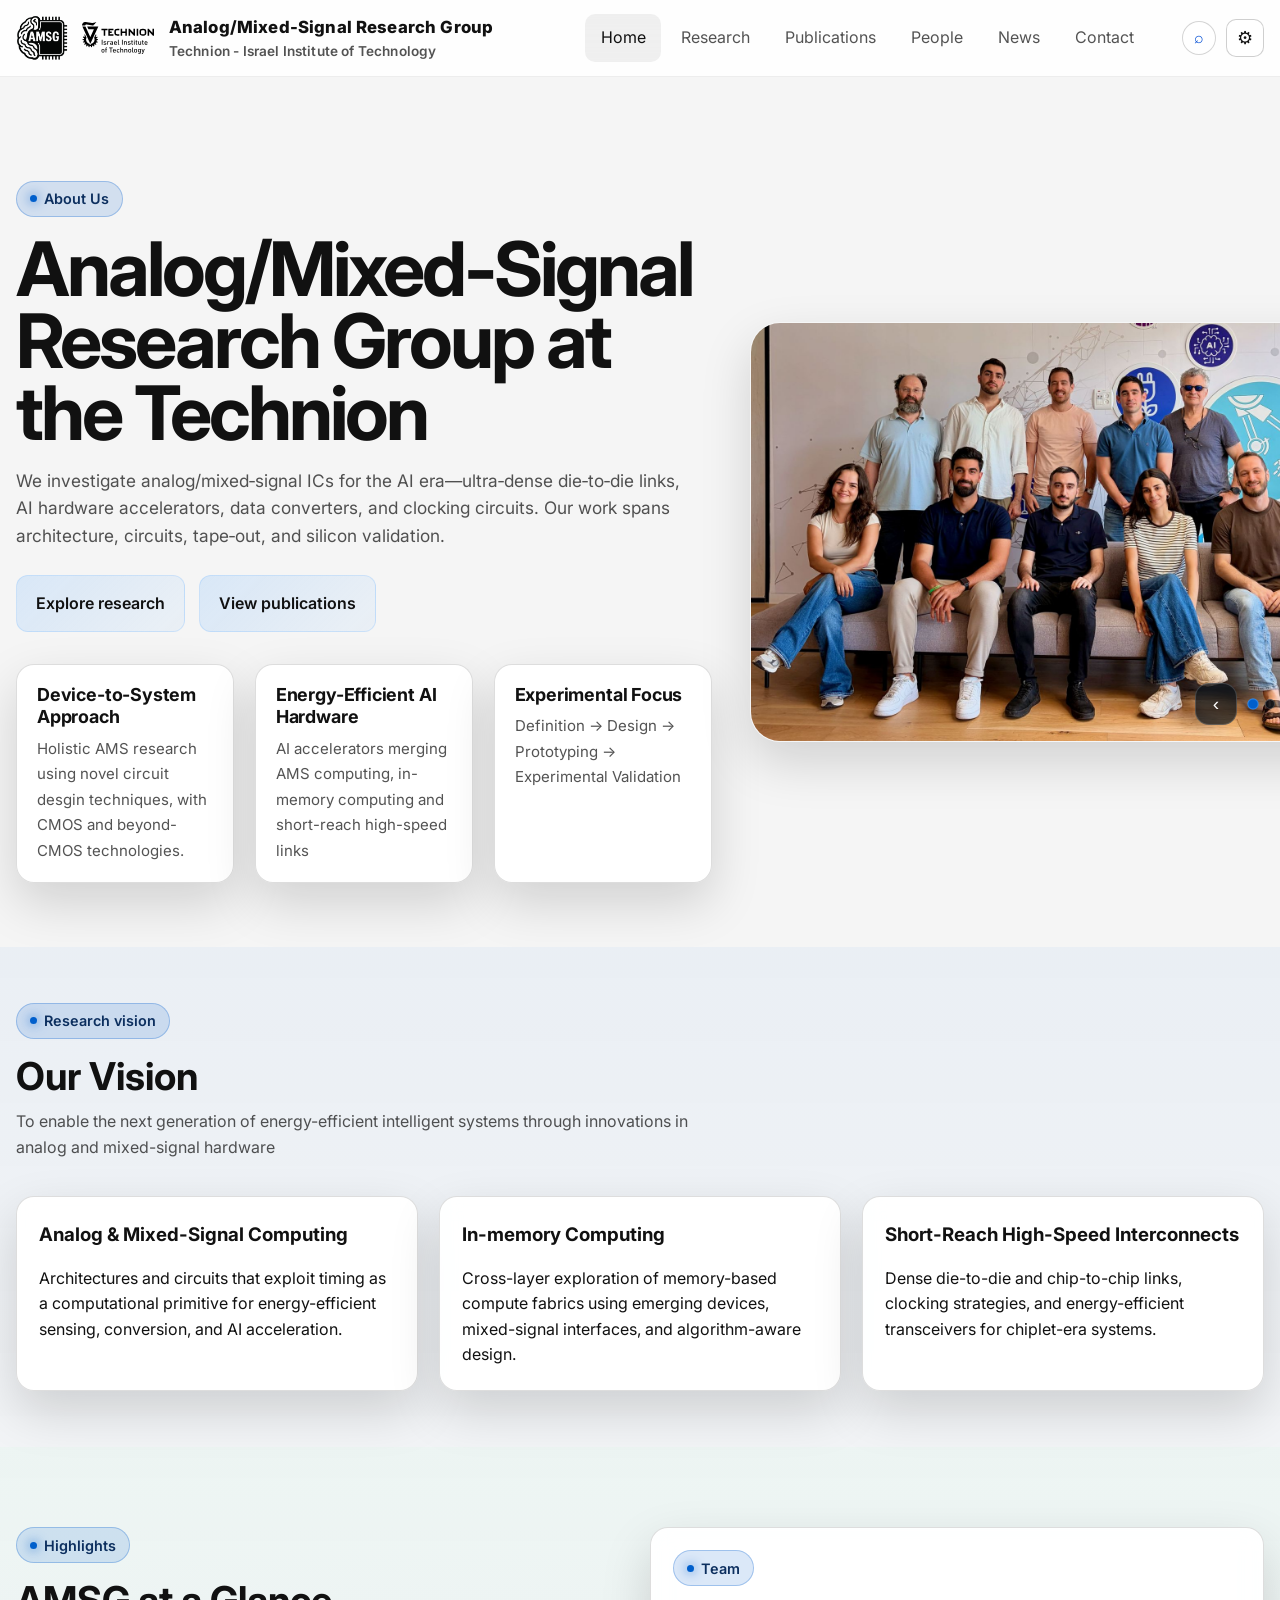
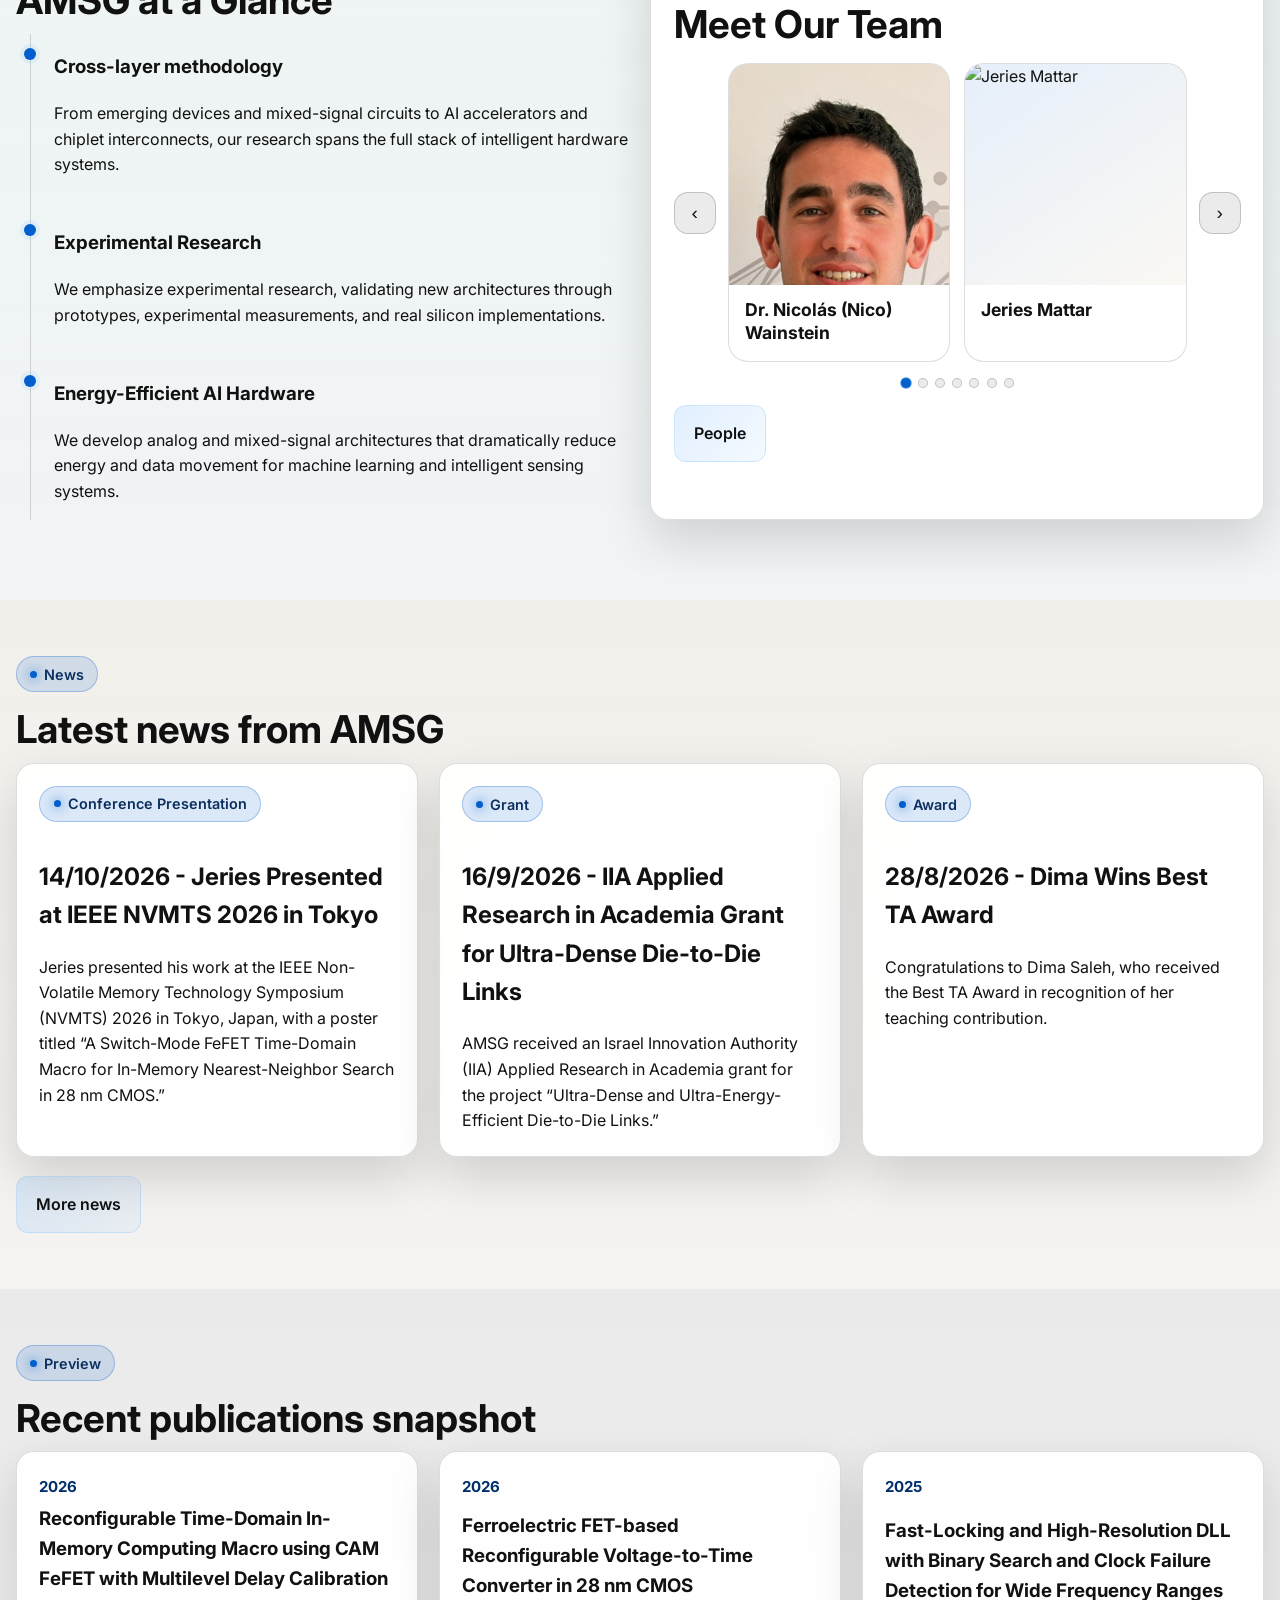
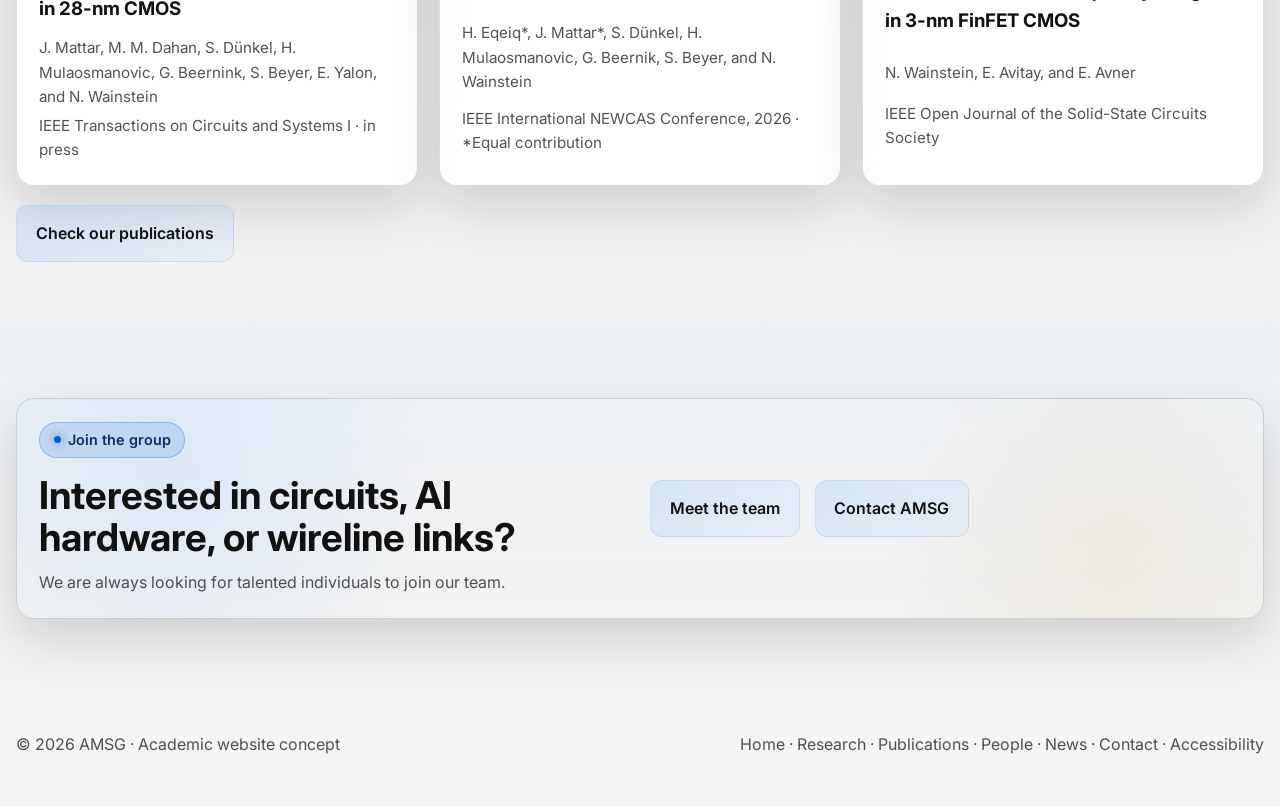
==== index.html @ 89cb45c1 "Widen desktop layout, refresh hero, add Maysam and Premsagar, add news and preprints Layout: - Raise" ====
<!DOCTYPE html>
<html lang="en">
<head>
  <script>document.documentElement.classList.add('js');</script>
  <meta charset="UTF-8" />
  <meta name="viewport" content="width=device-width, initial-scale=1.0" />
  <meta name="google-site-verification" content="c6osTBanrL1QWqeQEmYPURUtdV-WDmI7w0rqEJQH9Zs" />
  <title>AMSG | Analog/Mixed-Signal Research Group</title>
  <meta name="description" content="Academic multi-page website concept for the Analog/Mixed-Signal Research Group (AMSG)." />
  <link rel="preconnect" href="https://fonts.googleapis.com">
  <link rel="preconnect" href="https://fonts.gstatic.com" crossorigin>
  <link href="https://fonts.googleapis.com/css2?family=Inter:wght@400;500;600;700;800&display=swap" rel="stylesheet">
  <link rel="stylesheet" href="assets/css/styles.css" />
  <link rel="icon" href="assets/img/logo_asmg_2025.png" type="image/png" />
</head>
<body>
  <header class="site-header">
    <div class="container header-inner">
      <a class="brand" href="index.html">
        <img class="brand-logo" src="assets/img/logo_asmg_2025.png" alt="AMSG logo" />
        <img class="technion-logo" src="assets/img/logo_technion.svg" alt="Technion logo" />
        <div class="brand-text">Analog/Mixed-Signal Research Group <span>Technion - Israel Institute of Technology</span></div>
      </a>
      <button class="nav-toggle" aria-label="Open menu">☰</button>
      <nav class="site-nav">
        <ul>
          <li><a class="active" href="index.html">Home</a></li>
          <li><a href="research.html">Research</a></li>
          <li><a href="publications.html">Publications</a></li>
          <li><a href="people.html">People</a></li>
          <li><a href="news.html">News</a></li>
          <li><a href="contact.html">Contact</a></li>
        </ul>
      </nav>
      <div class="header-tools" aria-label="Site tools">
        <div class="site-search-desktop">
          <button class="site-search-toggle" type="button" data-search-toggle aria-expanded="false" aria-label="Open search">
            <span aria-hidden="true">⌕</span>
          </button>
          <form class="site-search site-search--desktop" data-site-search-form role="search" hidden>
            <label class="sr-only">Search site</label>
            <input class="site-search-input" name="q" type="search" placeholder="Search site" autocomplete="off" />
            <button class="site-search-btn" type="submit" aria-label="Search"><span aria-hidden="true">⌕</span></button>
          </form>
        </div>
        <form class="site-search site-search--mobile" data-site-search-form role="search" hidden>
          <label class="sr-only">Search site</label>
          <input class="site-search-input" name="q" type="search" placeholder="Search site" autocomplete="off" />
          <button class="site-search-btn" type="submit" aria-label="Search"><span aria-hidden="true">⌕</span></button>
        </form>
        <div class="a11y-settings" aria-label="Accessibility settings">
          <button id="a11y-settings-toggle" class="a11y-settings-btn" aria-expanded="false" aria-controls="a11y-settings-panel" aria-label="Open accessibility options">⚙</button>
          <div id="a11y-settings-panel" class="a11y-settings-panel" hidden>
            <div class="a11y-setting-group">
              <span class="a11y-setting-label">Font size</span>
              <button type="button" data-a11y-font="increase">A+</button>
              <button type="button" data-a11y-font="reset">A</button>
              <button type="button" data-a11y-font="decrease">A−</button>
            </div>
            <div class="a11y-setting-group">
              <span class="a11y-setting-label">Theme</span>
              <button id="a11y-theme-toggle" type="button" aria-pressed="false">Dark/Light</button>
            </div>
          </div>
        </div>
      </div>
    </div>
  </header>

  <main>
    <section class="hero">
      <div class="container hero-grid">
        <div>
          <div class="eyebrow reveal is-visible">About Us</div>
          <!--<h1 class="reveal is-visible">Energy-efficient AI hardware through circuits, memory, and interconnects.</h1>-->
          <h1 class="reveal is-visible">Analog/Mixed-Signal Research Group at the Technion</h1>
          <p class="reveal is-visible">We investigate analog/mixed‑signal ICs for the AI era—ultra‑dense die‑to‑die links, AI hardware accelerators, data converters, and clocking circuits. Our work spans architecture, circuits, tape‑out, and silicon validation.

</p>
          <div class="hero-actions reveal is-visible">
            <a class="btn btn-primary" href="research.html">Explore research</a>
            <a class="btn btn-primary" href="publications.html">View publications</a>
          </div>
          <div class="grid grid-3 kpis">
            <div class="card kpi reveal delay-1"><strong>Device-to-System Approach</strong><span>Holistic AMS research using novel circuit desgin techniques, with CMOS and beyond-CMOS technologies.</span></div>
            <div class="card kpi reveal delay-2"><strong>Energy-Efficient AI Hardware</strong><span> AI accelerators merging AMS computing, in-memory computing and short-reach high-speed links</span></div>
            <div class="card kpi reveal delay-3"><strong>Experimental Focus</strong><span>Definition → Design → Prototyping → Experimental Validation</span></div>
          </div>
        </div> 
        <div class="hero-visual hero-slideshow reveal delay-2" data-slideshow>
          <div class="hero-slides" aria-label="Research highlights slideshow">
            <div class="hero-slide is-active" data-slide aria-label="The AMSG group, 2026" style="background-image: url('assets/img/hero_group_2026.jpg');"></div>
            <div class="hero-slide" data-slide aria-label="Overview of AMSG research directions in energy-efficient AI hardware" style="background-image: url('assets/img/hero_research.jpg');"></div>
            <div class="hero-slide hero-slide--figure" data-slide aria-label="Die micrograph of a time-domain in-memory computing macro in 28 nm CMOS" style="background-image: url('assets/img/hero_chip.jpg');"></div>
            <div class="hero-slide" data-slide aria-label="AMSG group outing, 2026" style="background-image: url('assets/img/hero_groupevent.jpg');"></div>
          </div>
          <div class="hero-slideshow-controls" aria-label="Slideshow controls">
            <button class="hero-slideshow-button" type="button" data-slide-prev aria-label="Previous slide">‹</button>
            <div class="hero-slideshow-dots" role="tablist" aria-label="Select hero slide">
              <button class="hero-slideshow-dot is-active" type="button" data-slide-dot data-slide-index="0" aria-label="Show the AMSG group photo" aria-selected="true"></button>
              <button class="hero-slideshow-dot" type="button" data-slide-dot data-slide-index="1" aria-label="Show the research overview" aria-selected="false"></button>
              <button class="hero-slideshow-dot" type="button" data-slide-dot data-slide-index="2" aria-label="Show the chip die micrograph" aria-selected="false"></button>
              <button class="hero-slideshow-dot" type="button" data-slide-dot data-slide-index="3" aria-label="Show the group outing photo" aria-selected="false"></button>
            </div>
            <button class="hero-slideshow-button" type="button" data-slide-next aria-label="Next slide">›</button>
          </div>
        </div>
      </div>
    </section>

    <section class="section compact home-section home-section--vision">
      <div class="container">
        <div class="eyebrow reveal">Research vision</div>
        <h2 class="section-title reveal">Our Vision</h2>
        <p class="section-lead reveal">To enable the next generation of energy-efficient intelligent systems through innovations in analog and mixed-signal hardware
</p>
        <div class="grid grid-3">
          <article class="card reveal delay-1">
            <h3>Analog & Mixed-Signal Computing</h3>
            <p>Architectures and circuits that exploit timing as a computational primitive for energy-efficient sensing, conversion, and AI acceleration.</p>
          </article>
          <article class="card reveal delay-2">
            <h3>In-memory Computing</h3>
            <p>Cross-layer exploration of memory-based compute fabrics using emerging devices, mixed-signal interfaces, and algorithm-aware design.</p>
          </article>
          <article class="card reveal delay-3">
            <h3>Short-Reach High-Speed Interconnects</h3>
            <p>Dense die-to-die and chip-to-chip links, clocking strategies, and energy-efficient transceivers for chiplet-era systems.</p>
          </article>
        </div>
      </div>
    </section>

    <section class="section home-section home-section--highlights">
      <div class="container grid grid-2">
        <div>
          <div class="eyebrow reveal">Highlights</div>
          <h2 class="section-title reveal">AMSG at a Glance</h2>
          <div class="timeline reveal delay-1">
            <div class="timeline-item">
              <h3>Cross-layer methodology</h3>
              <p>From emerging devices and mixed-signal circuits to AI accelerators and chiplet interconnects, our research spans the full stack of intelligent hardware systems.</p>
            </div>
            <div class="timeline-item">
              <h3>Experimental Research</h3>
              <p>We emphasize experimental research, validating new architectures through prototypes, experimental measurements, and real silicon implementations.</p>
            </div>
            <div class="timeline-item">
              <h3>Energy-Efficient AI Hardware</h3>
              <p>We develop analog and mixed-signal architectures that dramatically reduce energy and data movement for machine learning and intelligent sensing systems.</p>
            </div>
          </div>
        </div>
        <div class="card reveal delay-2">
          <div class="eyebrow">Team</div>
          <h2 class="section-title reveal">Meet Our Team</h2>
          <div class="team-carousel" data-team-carousel>
            <button class="team-carousel-button" type="button" data-team-prev aria-label="Previous team member">‹</button>
            <div class="team-carousel-track">
              <div class="team-carousel-frame">
                <img
                  class="team-carousel-image"
                  src="assets/img/people/nico_web.jpg"
                  alt="Dr. Nicolás (Nico) Wainstein"
                  loading="lazy"
                  decoding="async"
                  data-team-image
                />
                <div class="team-carousel-caption">
                  <div class="team-carousel-name" data-team-name>Dr. Nicolás (Nico) Wainstein</div>
                </div>
              </div>
              <div class="team-carousel-frame">
                <img
                  class="team-carousel-image"
                  src="https://ams.net.technion.ac.il/files/2023/06/jeries_photo-1701x2048.jpg"
                  alt="Jeries Mattar"
                  loading="lazy"
                  decoding="async"
                  data-team-image
                />
                <div class="team-carousel-caption">
                  <div class="team-carousel-name" data-team-name>Jeries Mattar</div>
                </div>
              </div>
            </div>
            <button class="team-carousel-button" type="button" data-team-next aria-label="Next team member">›</button>
          </div>
          <!-- Dots are generated from the teamMembers array in assets/js/main.js
               so that adding a person never desyncs them. -->
          <div class="team-carousel-dots" role="tablist" aria-label="Select team members" data-team-dots></div>
          <div class="team-carousel-actions">
            <a class="btn btn-primary" href="people.html">People</a>
          </div>
        </div>
      </div>
    </section>

    <section class="section compact home-section home-section--news">
      <div class="container">
        <div class="eyebrow reveal">News</div>
        <h2 class="section-title reveal">Latest news from AMSG</h2>
        <div class="grid grid-3" id="index-news-preview"></div>
        <div style="margin-top:1.2rem" class="reveal"><a class="btn btn-secondary" href="news.html">More news</a></div>
      </div>
    </section>

    <section class="section compact home-section home-section--publications">
      <div class="container">
        <div class="eyebrow reveal">Preview</div>
        <h2 class="section-title reveal">Recent publications snapshot</h2>
        <div class="grid grid-3">
          <article class="card pub-item reveal delay-1">
            <div class="year">2026</div>
            <h3>Reconfigurable Time-Domain In-Memory Computing Macro using CAM FeFET with Multilevel Delay Calibration in 28-nm CMOS</h3>
            <div class="authors">J. Mattar, M. M. Dahan, S. Dünkel, H. Mulaosmanovic, G. Beernink, S. Beyer, E. Yalon, and N. Wainstein</div>
            <div class="venue">IEEE Transactions on Circuits and Systems I · in press</div>
          </article>
          <article class="card pub-item reveal delay-2">
            <div class="year">2026</div>
            <h3>Ferroelectric FET-based Reconfigurable Voltage-to-Time Converter in 28 nm CMOS</h3>
            <div class="authors">H. Eqeiq*, J. Mattar*, S. Dünkel, H. Mulaosmanovic, G. Beernik, S. Beyer, and N. Wainstein</div>
            <div class="venue">IEEE International NEWCAS Conference, 2026 · *Equal contribution</div>
          </article>
          <article class="card pub-item reveal delay-3">
            <div class="year">2025</div>
            <h3>Fast-Locking and High-Resolution DLL with Binary Search and Clock Failure Detection for Wide Frequency Ranges in 3-nm FinFET CMOS</h3>
            <div class="authors">N. Wainstein, E. Avitay, and E. Avner</div>
            <div class="venue">IEEE Open Journal of the Solid-State Circuits Society</div>
          </article>
        </div>
        <div style="margin-top:1.2rem" class="reveal"><a class="btn btn-secondary" href="publications.html">Check our publications</a></div>
      </div>
    </section>

    <section class="section home-section home-section--cta">
      <div class="container card cta reveal">
        <div class="grid grid-2" style="align-items:center;">
          <div>
            <div class="eyebrow">Join the group</div>
            <h2 class="section-title">Interested in circuits, AI hardware, or wireline links?</h2>
            <p class="section-lead" style="margin-bottom:0;">We are always looking for talented individuals to join our team.</p>
          </div>
          <div style="display:flex; justify-content:flex-start; gap:0.9rem; flex-wrap:wrap;">
            <a class="btn btn-primary" href="people.html">Meet the team</a>
            <a class="btn btn-secondary" href="contact.html">Contact AMSG</a>
          </div>
        </div>
      </div>
    </section>
  </main>

  <footer class="footer">
    <div class="container footer-grid">
      <div>© <span id="year"></span> AMSG · Academic website concept</div>
      <div><a href="index.html">Home</a> · <a href="research.html">Research</a> · <a href="publications.html">Publications</a> · <a href="people.html">People</a> · <a href="news.html">News</a> · <a href="contact.html">Contact</a> · <a href="accessibility-information.html">Accessibility</a></div>
    </div>
  </footer>

  <script src="assets/js/main.js"></script>
</body>
</html>
---- assets/css/styles.css ----
:root {
  --bg: #f5f5f5;
  --bg-soft: #e8e8e8;
  --panel: rgba(255,255,255,0.95);
  --panel-strong: rgba(255,255,255,0.98);
  --text: #111;
  --muted: rgba(17,17,17,0.72);
  --line: rgba(17,17,17,0.14);
  --accent: #005fcc;
  --accent-2: #c7a46b;
  --accent-3: #89f0d7;
  --shadow: 0 20px 50px rgba(0,0,0,0.15);
  --radius: 18px;
  --radius-sm: 12px;
  --max: 1440px;
  --font-scale: 1;
}

* { box-sizing: border-box; }
html { scroll-behavior: smooth; }
.sr-only {
  position: absolute;
  width: 1px;
  height: 1px;
  padding: 0;
  margin: -1px;
  overflow: hidden;
  clip: rect(0, 0, 0, 0);
  white-space: nowrap;
  border: 0;
}
body {
  margin: 0;
  font-family: Inter, ui-sans-serif, system-ui, -apple-system, BlinkMacSystemFont, "Segoe UI", sans-serif;
  background: var(--bg);
  color: var(--text);
  line-height: 1.6;
  font-size: calc(100% * var(--font-scale));
}

body.a11y-large-font { --font-scale: 1.25; }
body.a11y-high-contrast {
  --bg: #000;
  --bg-soft: #050506;
  --panel: rgba(255,255,255,0.15);
  --panel-strong: rgba(255,255,255,0.2);
  --text: #f2f7ff;
  --muted: rgba(242,247,255,0.72);
  --line: rgba(255,255,255,0.14);
  --accent: #74b7ff;
  --accent-2: #c7a46b;
  --accent-3: #89f0d7;
  --shadow: 0 20px 50px rgba(0,0,0,0.35);
}
body.a11y-high-contrast .site-header {
  background: rgba(7, 16, 27, 0.7);
  border-bottom-color: rgba(255,255,255,0.07);
}
body.a11y-high-contrast .card,
body.a11y-high-contrast .modal-card,
body.a11y-high-contrast .hero-visual,
body.a11y-high-contrast .team-carousel-frame,
body.a11y-high-contrast .carousel-frame {
  background: linear-gradient(180deg, rgba(255,255,255,0.06), rgba(255,255,255,0.04));
  border-color: rgba(255,255,255,0.14);
  box-shadow: 0 20px 50px rgba(0,0,0,0.35);
}
body.a11y-high-contrast .modal-card {
  background: #1a1a1a;
}
body.a11y-high-contrast .eyebrow {
  background: rgba(116,183,255,0.08);
  border-color: rgba(116,183,255,0.16);
  color: #cfe4ff;
}
body.a11y-high-contrast .brand-text span,
body.a11y-high-contrast .role,
body.a11y-high-contrast .pub-item .venue,
body.a11y-high-contrast .footer a {
  color: #f2f7ff;
}
body.a11y-high-contrast .site-nav a {
  color: rgba(242,247,255,0.72);
}
body.a11y-high-contrast .site-nav a:hover,
body.a11y-high-contrast .site-nav a.active {
  color: #f2f7ff;
  background: rgba(255,255,255,0.06);
}
body.a11y-high-contrast .site-search {
  background: rgba(255,255,255,0.08);
  border-color: rgba(255,255,255,0.16);
}
body.a11y-high-contrast .site-search:focus-within {
  border-color: rgba(116,183,255,0.4);
  box-shadow: 0 0 0 3px rgba(116,183,255,0.16);
}
body.a11y-high-contrast .site-search-btn {
  background: rgba(116,183,255,0.18);
  color: #cfe4ff;
}
body.a11y-high-contrast .site-search-toggle {
  background: rgba(255,255,255,0.08);
  border-color: rgba(255,255,255,0.18);
  color: #cfe4ff;
}
body.a11y-high-contrast .site-search-results {
  background: rgba(10,18,28,0.96);
  border-color: rgba(255,255,255,0.16);
  box-shadow: 0 18px 44px rgba(0,0,0,0.45);
}
body.a11y-high-contrast .site-search-results-meta,
body.a11y-high-contrast .site-search-results-empty,
body.a11y-high-contrast .site-search-result-page {
  color: rgba(242,247,255,0.72);
}
body.a11y-high-contrast .site-search-result {
  border-top-color: rgba(255,255,255,0.08);
}
body.a11y-high-contrast .site-search-result:hover,
body.a11y-high-contrast .site-search-result:focus-visible {
  background: rgba(116,183,255,0.12);
}
body.a11y-high-contrast .site-search-result-title {
  color: #f2f7ff;
}
body.a11y-high-contrast .site-search-result-snippet {
  color: rgba(242,247,255,0.78);
}
body.a11y-high-contrast .hero-slideshow-button,
body.a11y-high-contrast .carousel-button {
  background: rgba(255,255,255,0.12);
  border-color: rgba(255,255,255,0.2);
  color: #ffffff;
}
body.a11y-high-contrast .hero-slideshow-button:hover,
body.a11y-high-contrast .carousel-button:hover {
  background: rgba(255,255,255,0.2);
}

:focus-visible {
  outline: 3px solid var(--accent);
  outline-offset: 3px;
}

a { color: inherit; text-decoration: none; }
img { max-width: 100%; display: block; }

.container { width: min(calc(100% - 2rem), var(--max)); margin: 0 auto; }
.section { padding: 5rem 0; position: relative; }
.section.compact { padding: 3.5rem 0; }
.section-title { font-size: clamp(1.8rem, 3vw, 2.8rem); line-height: 1.1; margin: 0 0 0.75rem; }
.section-lead { max-width: 72ch; color: var(--muted); margin: 0 0 2.25rem; }
.eyebrow {
  display: inline-flex; align-items: center; gap: 0.45rem;
  padding: 0.34rem 0.82rem; border-radius: 999px;
  background: rgba(0,95,204,0.14); border: 1px solid rgba(0,95,204,0.28);
  color: #0c2f5f; font-size: 0.9rem; font-weight: 600; margin-bottom: 1rem;
}
.eyebrow::before { content: ""; width: 7px; height: 7px; border-radius: 50%; background: var(--accent); box-shadow: 0 0 12px var(--accent); }

.grid { display: grid; gap: 1.3rem; }
.grid-2 { grid-template-columns: repeat(2, minmax(0, 1fr)); }
.grid-3 { grid-template-columns: repeat(3, minmax(0, 1fr)); }
.grid-4 { grid-template-columns: repeat(4, minmax(0, 1fr)); }

.card {
  background: var(--panel);
  border: 1px solid var(--line);
  border-radius: var(--radius);
  padding: 1.4rem;
  box-shadow: var(--shadow);
  backdrop-filter: blur(10px);
  transition: transform 180ms ease, box-shadow 180ms ease, border-color 180ms ease;
}
.card:hover {
  transform: translateY(-4px);
  box-shadow: 0 28px 60px rgba(0,0,0,0.45);
  border-color: rgba(255,255,255,0.25);
}
.card[data-topic-id] {
  cursor: pointer;
}
.card[data-news-id] {
  cursor: pointer;
}
.card h3, .card h4 { margin-top: 0; margin-bottom: 0.5rem; }
.card p:last-child { margin-bottom: 0; }

.site-header {
  position: sticky; top: 0; z-index: 40;
  background: rgba(255, 255, 255, 0.9);
  backdrop-filter: blur(18px);
  border-bottom: 1px solid rgba(17,17,17,0.07);
}
.header-inner {
  display: flex; align-items: center; justify-content: flex-start;
  min-height: 76px; gap: 1rem;
}
.brand {
  display: flex; align-items: center; gap: 0.9rem; font-weight: 700; letter-spacing: 0.01em;
}
.brand-mark {
  width: 42px; height: 42px; border-radius: 12px;
  background:
    linear-gradient(145deg, rgba(116,183,255,0.35), rgba(199,164,107,0.16)),
    rgba(255,255,255,0.08);
  border: 1px solid rgba(255,255,255,0.18);
  display: grid; place-items: center; position: relative; overflow: hidden;
}
.brand-logo {
  width: 52px;
  height: 52px;
  border-radius: 12px;
  object-fit: cover;
  display: block;
}
.brand-mark::before,
.brand-mark::after {
  content: ""; position: absolute; inset: 8px;
  border: 1px solid rgba(255,255,255,0.2); border-radius: 8px;
}
.brand-mark::after { inset: 15px; }
.brand-text { font-size: 1.05rem; font-weight: 800; }
.brand-text span { display: block; font-size: 0.85rem; font-weight: 600; color: var(--muted); }

@media (max-width: 880px) {
  .brand-text { display: none; }
}

.technion-logo {
  width: 72px;
  height: 40px;
  object-fit: contain;
  display: block;
  flex: 0 0 auto;
}

body.a11y-high-contrast .technion-logo {
  color: #ffffff;
}

.a11y-settings {
  position: relative;
  display: flex;
  align-items: flex-start;
  flex-direction: column;
  gap: 0.4rem;
  z-index: 20;
}
.a11y-settings--collapsed .a11y-settings-panel {
  display: none;
}
.a11y-settings-btn {
  display: inline-flex;
  align-items: center;
  justify-content: center;
  width: 38px;
  height: 38px;
  border-radius: 10px;
  border: 1px solid rgba(17,17,17,0.2);
  background: rgba(255,255,255,0.9);
  color: var(--text);
  font-size: 1.1rem;
  cursor: pointer;
}
.a11y-settings-btn:hover,
.a11y-settings-btn:focus-visible {
  background: rgba(116,183,255,0.18);
  border-color: rgba(116,183,255,0.35);
}

.a11y-settings-handle {
  display: none;
}

.a11y-settings-panel {
  position: absolute;
  top: calc(100% + 0.25rem);
  right: 0;
  min-width: 260px;
  max-width: min(320px, calc(100vw - 2rem));
  background: var(--panel);
  border: 1px solid rgba(17,17,17,0.25);
  border-radius: 14px;
  box-shadow: 0 8px 26px rgba(0,0,0,0.3);
  padding: 0.75rem;
  z-index: 120;
  display: none;
}
.a11y-settings-panel.open {
  display: block;
}
.a11y-settings-hide {
  position: absolute;
  top: 0.4rem;
  left: 0.4rem;
  border: none;
  background: transparent;
  color: var(--text);
  cursor: pointer;
  font-size: 1rem;
  opacity: 0.85;
}
.a11y-settings-hide:hover,
.a11y-settings-hide:focus-visible {
  opacity: 1;
}
.a11y-settings-panel .a11y-setting-group {
  margin-bottom: 0.8rem;
}
.a11y-settings-panel .a11y-setting-group {
  margin-bottom: 0.8rem;
}
.a11y-settings-panel .a11y-setting-group:last-child {
  margin-bottom: 0;
}
.a11y-settings-panel .a11y-setting-label {
  display: block;
  margin-bottom: 0.35rem;
  color: var(--muted);
  font-size: 0.8rem;
  text-transform: uppercase;
  letter-spacing: 0.1em;
}
.a11y-settings-panel button {
  margin-right: 0.35rem;
  margin-bottom: 0.35rem;
  padding: 0.45rem 0.65rem;
  border-radius: 8px;
  border: 1px solid rgba(17,17,17,0.18);
  background: rgba(17,17,17,0.08);
  color: var(--text);
  font-size: 0.85rem;
  cursor: pointer;
}
.a11y-settings-panel button[aria-pressed="true"] {
  background: rgba(0,95,204,0.25);
  border-color: rgba(0,95,204,0.35);
}

.a11y-controls {
  display: flex;
  gap: 0.45rem;
  align-items: center;
}
.a11y-controls--fixed {
  position: fixed;
  top: 1rem;
  right: 1rem;
  flex-direction: column;
  padding: 0.5rem;
  background: rgba(255, 255, 255, 0.92);
  border-radius: 18px;
  border: 1px solid rgba(17, 17, 17, 0.18);
  z-index: 100;
}
body.a11y-high-contrast .a11y-controls--fixed {
  background: rgba(0, 0, 0, 0.45);
  border-color: rgba(255, 255, 255, 0.14);
}
@media (max-width: 760px) {
  .a11y-controls--fixed {
    right: auto;
    left: 1rem;
    top: auto;
    bottom: 1rem;
    z-index: 30;
  }
}
.a11y-controls .a11y-btn {
  display: inline-flex;
  align-items: center;
  justify-content: center;
  width: 38px;
  height: 38px;
  border-radius: 12px;
  border: 1px solid rgba(17,17,17,0.18);
  background: rgba(17,17,17,0.08);
  color: #111;
  font-size: 0.95rem;
  cursor: pointer;
}
.a11y-controls .a11y-btn[aria-pressed="true"] {
  background: rgba(0,95,204,0.18);
  border-color: rgba(0,95,204,0.35);
}
body.a11y-high-contrast .a11y-controls .a11y-btn {
  background: rgba(255,255,255,0.08);
  border-color: rgba(255,255,255,0.18);
  color: #f2f7ff;
}
body.a11y-high-contrast .a11y-controls .a11y-btn[aria-pressed="true"] {
  background: rgba(116,183,255,0.18);
  border-color: rgba(116,183,255,0.35);
}

.nav-toggle { display: none; }
.site-nav { margin-left: auto; }
.header-tools {
  display: flex;
  align-items: center;
  gap: 0.65rem;
  margin-left: 1rem;
  position: relative;
}
.site-search-desktop {
  position: relative;
}
.site-search {
  display: flex;
  align-items: center;
  gap: 0.45rem;
  position: relative;
  padding: 0.35rem 0.4rem 0.35rem 0.8rem;
  border-radius: 999px;
  border: 1px solid rgba(17,17,17,0.14);
  background: rgba(255,255,255,0.88);
  box-shadow: 0 10px 24px rgba(17,17,17,0.06);
}
.site-search[hidden] {
  display: none !important;
}
.site-search--desktop {
  position: absolute;
  top: calc(100% + 0.45rem);
  right: 0;
  min-width: min(18rem, 28vw);
  z-index: 30;
}
.site-search--mobile {
  display: none;
  min-width: min(20rem, 30vw);
}
.site-search:focus-within {
  border-color: rgba(0,95,204,0.4);
  box-shadow: 0 0 0 3px rgba(0,95,204,0.12);
}
.site-search-input {
  width: 100%;
  min-width: 0;
  border: none;
  background: transparent;
  color: var(--text);
  font: inherit;
  outline: none;
}
.site-search-input::placeholder {
  color: var(--muted);
}
.site-search-results {
  position: absolute;
  top: calc(100% + 0.55rem);
  left: 0;
  right: 0;
  max-height: min(26rem, 70vh);
  overflow-y: auto;
  background: rgba(255,255,255,0.98);
  border: 1px solid rgba(17,17,17,0.12);
  border-radius: 18px;
  box-shadow: 0 18px 44px rgba(17,17,17,0.14);
  padding: 0.4rem 0;
  z-index: 50;
}
.site-search-results[hidden] {
  display: none !important;
}
.site-search-results-meta,
.site-search-results-empty {
  padding: 0.45rem 0.95rem 0.6rem;
  color: var(--muted);
  font-size: 0.82rem;
}
.site-search-result {
  display: block;
  padding: 0.7rem 0.95rem;
  border-top: 1px solid rgba(17,17,17,0.06);
}
.site-search-result:first-of-type {
  border-top: none;
}
.site-search-result:hover,
.site-search-result:focus-visible {
  background: rgba(0,95,204,0.08);
}
.site-search-result-page {
  color: var(--muted);
  font-size: 0.74rem;
  font-weight: 700;
  letter-spacing: 0.06em;
  text-transform: uppercase;
}
.site-search-result-title {
  color: var(--text);
  font-size: 0.98rem;
  font-weight: 700;
  line-height: 1.3;
  margin-top: 0.18rem;
}
.site-search-result-snippet {
  color: var(--muted);
  font-size: 0.88rem;
  line-height: 1.45;
  margin-top: 0.28rem;
}
.site-search-toggle,
.site-search-btn {
  display: inline-flex;
  align-items: center;
  justify-content: center;
  width: 34px;
  height: 34px;
  border-radius: 999px;
  border: none;
  background: rgba(0,95,204,0.12);
  color: #004dd4;
  cursor: pointer;
  font-size: 1rem;
}
.site-search-toggle {
  border: 1px solid rgba(17,17,17,0.18);
  background: rgba(255,255,255,0.9);
}
.site-search-toggle[aria-expanded="true"] {
  background: rgba(0,95,204,0.14);
  border-color: rgba(0,95,204,0.3);
}
.site-search-toggle:hover,
.site-search-toggle:focus-visible,
.site-search-btn:hover,
.site-search-btn:focus-visible {
  background: rgba(0,95,204,0.18);
}
.site-nav ul {
  display: flex; list-style: none; gap: 0.3rem; padding: 0; margin: 0;
}
.site-nav a {
  display: inline-flex; padding: 0.72rem 0.95rem; color: var(--muted); border-radius: 10px; transition: 180ms ease;
}
.site-nav a:hover, .site-nav a.active { color: var(--text); background: rgba(0,0,0,0.06); }

.hero { padding: 6.5rem 0 4rem; overflow: clip; }
.hero-grid { display: grid; grid-template-columns: 1.15fr 0.85fr; gap: 2.4rem; align-items: center; }
.hero h1 {
  font-size: clamp(2.6rem, 6vw, 4.7rem);
  line-height: 0.96; letter-spacing: -0.04em; margin: 0 0 1rem;
}
.hero p { font-size: 1.08rem; color: var(--muted); max-width: 62ch; }
.hero-actions { display: flex; flex-wrap: wrap; gap: 0.9rem; margin-top: 1.6rem; }
.publication-nav { display: flex; flex-wrap: wrap; gap: 0.8rem; margin-bottom: 1.4rem; }
.publication-nav--center {
  justify-content: center;
}
.btn {
  display: inline-flex; align-items: center; justify-content: center; gap: 0.55rem;
  padding: 0.92rem 1.18rem; border-radius: 12px; font-weight: 600;
  border: 1px solid rgba(255,255,255,0.12); transition: transform 180ms ease, background 180ms ease, border-color 180ms ease;
}
.btn:hover { transform: translateY(-2px); }
.btn-primary { background: linear-gradient(135deg, rgba(116,183,255,0.22), rgba(116,183,255,0.08)); border-color: rgba(116,183,255,0.25); }
.btn-secondary { background: linear-gradient(135deg, rgba(116,183,255,0.22), rgba(116,183,255,0.08)); border-color: rgba(116,183,255,0.25); }

.hero-visual {
  position: relative; min-height: 420px; border-radius: 30px; overflow: hidden;
  background: linear-gradient(180deg, rgba(255,255,255,0.04), rgba(255,255,255,0.02));
  border: 1px solid rgba(255,255,255,0.09);
  box-shadow: var(--shadow);
}
/* Home hero only: keep a stable 3:2 frame so the slides don't jump.
   Scoped to .hero because research.html reuses .hero-visual full-width. */
.hero .hero-visual {
  aspect-ratio: 3 / 2;
}
.chip-gallery-slideshow {
  min-height: 340px;
  margin-top: 1rem;
}
.slideshow-caption {
  padding: 0.9rem 1rem 0;
  font-size: 1.05rem;
  font-weight: 700;
  color: var(--text);
}
.hero-slides,
.hero-overlay {
  position: absolute;
  inset: 0;
}
.hero-slides {
  z-index: 0;
}
.hero-slide {
  position: absolute;
  inset: 0;
  opacity: 0;
  transition: opacity 500ms ease;
  background-position: center;
  background-repeat: no-repeat;
  background-size: cover;
}
.hero-slide.is-active {
  opacity: 1;
}
.hero-slide::after {
  content: "";
  position: absolute;
  inset: 0;
  background: none;
}
.hero-slide--contain {
  background-size: contain;
  background-color: transparent;
}
/* Die micrographs carry scale bars and block labels at the very edge, so they
   must be shown whole rather than cropped to fill the frame. */
.hero-slide--figure {
  background-size: contain;
  background-color: #0b1626;
}
.hero-overlay {
  z-index: 1;
  pointer-events: none;
}
.hero-slideshow-controls {
  position: absolute;
  right: 1rem;
  bottom: 1rem;
  z-index: 2;
  display: flex;
  align-items: center;
  gap: 0.7rem;
}
.hero-slideshow-button,
.hero-slideshow-dot {
  border: 1px solid rgba(255,255,255,0.18);
  background: rgba(7,16,27,0.7);
  color: #ffffff;
}
.hero-slideshow-button {
  width: 42px;
  height: 42px;
  border-radius: 14px;
  display: grid;
  place-items: center;
  font-size: 1.2rem;
  cursor: pointer;
  transition: transform 180ms ease, background 180ms ease, border-color 180ms ease;
}
.hero-slideshow-button:hover {
  transform: translateY(-2px);
  background: rgba(116,183,255,0.18);
  border-color: rgba(116,183,255,0.3);
}
.hero-slideshow-dots {
  display: flex;
  align-items: center;
  gap: 0.45rem;
}
.hero-slideshow-dot {
  width: 10px;
  height: 10px;
  border-radius: 999px;
  padding: 0;
  cursor: pointer;
  transition: transform 180ms ease, background 180ms ease, border-color 180ms ease;
}
.hero-slideshow-dot.is-active {
  transform: scale(1.15);
  background: var(--accent);
  border-color: rgba(116,183,255,0.4);
}
.hero-chip {
  position: absolute; inset: auto 11% 13% 11%; min-height: 240px;
  border-radius: 26px; transform: perspective(1200px) rotateX(58deg) rotateZ(-23deg);
  background:
    linear-gradient(180deg, rgba(255,255,255,0.15), rgba(255,255,255,0.05)),
    radial-gradient(circle at center, rgba(116,183,255,0.13), transparent 60%),
    #0b1626;
  border: 1px solid rgba(255,255,255,0.14);
  overflow: hidden;
}
.hero-chip::before {
  content: ""; position: absolute; inset: 12px;
  background-image:
    linear-gradient(rgba(116,183,255,0.14) 1px, transparent 1px),
    linear-gradient(90deg, rgba(116,183,255,0.14) 1px, transparent 1px);
  background-size: 42px 42px;
  opacity: 0.7;
  border-radius: 20px;
}
.hero-chip::after {
  content: ""; position: absolute; left: 10%; right: 10%; top: 48%; height: 3px;
  background: linear-gradient(90deg, transparent, rgba(137,240,215,0.95), transparent);
  box-shadow: 0 0 20px rgba(137,240,215,0.55);
  animation: pulseLine 3.8s ease-in-out infinite;
}
.hero-orbit, .hero-node { position: absolute; border-radius: 50%; }
.hero-orbit {
  inset: 10% 12%; border: 1px solid rgba(255,255,255,0.08); animation: spin 36s linear infinite;
}
.hero-node {
  width: 14px; height: 14px; background: rgba(116,183,255,0.95); box-shadow: 0 0 18px rgba(116,183,255,0.75);
}
.node-a { top: 15%; left: 16%; animation: floatY 6s ease-in-out infinite; }
.node-b { top: 24%; right: 18%; background: rgba(199,164,107,0.95); box-shadow: 0 0 18px rgba(199,164,107,0.65); animation: floatY 7s ease-in-out infinite reverse; }
.node-c { bottom: 18%; right: 24%; animation: floatY 5.6s ease-in-out infinite; }
.hero-tag {
  position: absolute; padding: 0.55rem 0.8rem; border-radius: 999px; font-size: 0.84rem;
  background: rgba(7,16,27,0.76); border: 1px solid rgba(255,255,255,0.12); color: #d6e8ff;
}
.tag-1 { top: 18%; left: 10%; animation: drift 7s ease-in-out infinite; }
.tag-2 { top: 26%; right: 8%; animation: drift 8s ease-in-out infinite reverse; }
.tag-3 { bottom: 14%; left: 14%; animation: drift 6.5s ease-in-out infinite; }

.kpis {
  margin-top: 2rem;
  grid-template-columns: repeat(3, minmax(0, 1fr));
  align-items: stretch;
}
.kpi { padding: 1.15rem 1.25rem; }
.kpi strong { display: block; font-size: 1.12rem; line-height: 1.25; letter-spacing: -0.01em; margin-bottom: 0.45rem; }
.kpi span { color: var(--muted); font-size: 0.94rem; }

.timeline { position: relative; display: grid; gap: 1rem; }
.timeline::before {
  content: ""; position: absolute; top: 0; bottom: 0; left: 14px; width: 1px; background: rgba(17,17,17,0.16);
}
.timeline-item { position: relative; padding-left: 2.4rem; }
.timeline-item::before {
  content: ""; position: absolute; top: 0.9rem; left: 8px; width: 12px; height: 12px; border-radius: 50%;
  background: var(--accent); box-shadow: 0 0 0 4px rgba(116,183,255,0.12);
}
.meta { color: var(--muted); font-size: 0.95rem; }

.list-clean { list-style: none; padding: 0; margin: 0; }
.list-clean li { padding: 0.8rem 0; border-bottom: 1px solid rgba(255,255,255,0.08); }
.list-clean li:last-child { border-bottom: 0; }
.project-card { cursor: pointer; }
.project-card h3 { margin-bottom: 0.65rem; }
.project-status {
  margin-bottom: 0.85rem;
}
.project-status::before {
  box-shadow: none;
}
.project-status--open {
  background: rgba(0, 122, 58, 0.18);
  border-color: rgba(0, 122, 58, 0.35);
  color: #0d4f2f;
}
.project-status--open::before {
  background: #008b4d;
}
.project-status--taken {
  background: rgba(160, 120, 55, 0.22);
  border-color: rgba(160, 120, 55, 0.38);
  color: #6a420e;
}
.project-status--taken::before {
  background: #a06f3f;
}
.project-status--closed {
  background: rgba(90, 90, 90, 0.1);
  border-color: rgba(90, 90, 90, 0.25);
  color: #2e2e2e;
}
.project-status--closed::before {
  background: rgba(50, 50, 50, 0.85);
}

.people-card { padding-top: 1.1rem; }

.home-section {
  position: relative;
}
.home-section .container {
  position: relative;
  z-index: 1;
}
.home-section--vision {
  background:
    linear-gradient(180deg, rgba(0,95,204,0.05), rgba(0,95,204,0.02)),
    rgba(255,255,255,0.2);
}
.home-section--highlights {
  background:
    linear-gradient(180deg, rgba(137,240,215,0.08), rgba(116,183,255,0.03)),
    rgba(255,255,255,0.1);
}
.home-section--news {
  background:
    linear-gradient(180deg, rgba(199,164,107,0.08), rgba(199,164,107,0.03)),
    rgba(255,255,255,0.14);
}
.home-section--publications {
  background:
    linear-gradient(180deg, rgba(17,17,17,0.05), rgba(17,17,17,0.015)),
    rgba(255,255,255,0.08);
}
.home-section--cta {
  background:
    linear-gradient(180deg, rgba(116,183,255,0.07), rgba(199,164,107,0.03)),
    rgba(255,255,255,0.12);
}

body.a11y-high-contrast .home-section--vision {
  background:
    linear-gradient(180deg, rgba(116,183,255,0.14), rgba(116,183,255,0.06)),
    rgba(255,255,255,0.03);
}
body.a11y-high-contrast .home-section--highlights {
  background:
    linear-gradient(180deg, rgba(137,240,215,0.12), rgba(116,183,255,0.06)),
    rgba(255,255,255,0.025);
}
body.a11y-high-contrast .home-section--news {
  background:
    linear-gradient(180deg, rgba(199,164,107,0.16), rgba(199,164,107,0.07)),
    rgba(255,255,255,0.025);
}
body.a11y-high-contrast .home-section--publications {
  background:
    linear-gradient(180deg, rgba(255,255,255,0.08), rgba(255,255,255,0.03)),
    rgba(255,255,255,0.015);
}
body.a11y-high-contrast .home-section--cta {
  background:
    linear-gradient(180deg, rgba(116,183,255,0.11), rgba(199,164,107,0.06)),
    rgba(255,255,255,0.02);
}

.people-section {
  position: relative;
}
.people-section .container {
  position: relative;
  z-index: 1;
}
.people-section--pi {
  background:
    linear-gradient(180deg, rgba(0,95,204,0.05), rgba(0,95,204,0.02)),
    rgba(255,255,255,0.22);
}
.people-section--staff {
  background:
    linear-gradient(180deg, rgba(199,164,107,0.08), rgba(199,164,107,0.03)),
    rgba(255,255,255,0.1);
}
.people-section--students {
  background:
    linear-gradient(180deg, rgba(116,183,255,0.07), rgba(137,240,215,0.03)),
    rgba(255,255,255,0.16);
}
.people-section--alumni {
  background:
    linear-gradient(180deg, rgba(17,17,17,0.05), rgba(17,17,17,0.02)),
    rgba(255,255,255,0.06);
}

body.a11y-high-contrast .people-section--pi {
  background:
    linear-gradient(180deg, rgba(116,183,255,0.14), rgba(116,183,255,0.06)),
    rgba(255,255,255,0.03);
}
body.a11y-high-contrast .people-section--staff {
  background:
    linear-gradient(180deg, rgba(199,164,107,0.16), rgba(199,164,107,0.07)),
    rgba(255,255,255,0.025);
}
body.a11y-high-contrast .people-section--students {
  background:
    linear-gradient(180deg, rgba(137,240,215,0.12), rgba(116,183,255,0.06)),
    rgba(255,255,255,0.03);
}
body.a11y-high-contrast .people-section--alumni {
  background:
    linear-gradient(180deg, rgba(255,255,255,0.08), rgba(255,255,255,0.03)),
    rgba(255,255,255,0.015);
}

.people-card[data-person-id] { cursor: pointer; }
.avatar {
  width: 96px; height: 96px; border-radius: 20px;
  background: linear-gradient(145deg, rgba(116,183,255,0.22), rgba(199,164,107,0.16));
  border: 1px solid rgba(255,255,255,0.14);
  display: grid; place-items: center; font-weight: 700; margin-bottom: 0.9rem;
  overflow: hidden;
}

.avatar img {
  width: 100%;
  height: 100%;
  object-fit: cover;
  object-position: center 22%;
  display: block;
}
.role { color: var(--muted); font-weight: 600; font-size: 0.95rem; }
.person-meta { color: var(--muted); font-size: 0.94rem; }

.pub-item { display: grid; gap: 0.3rem; }
.pub-item .venue { color: var(--muted); font-size: 0.95rem; }
.pub-item .authors { color: var(--muted); font-size: 0.95rem; }
.pub-item .year { color: #002f6c; font-weight: 700; font-size: 0.94rem; }

body.a11y-high-contrast .pub-item .year { color: #a8d7ff; }

.rtl-page {
  direction: rtl;
  text-align: right;
}
.rtl-page p,
.rtl-page li,
.rtl-page h1,
.rtl-page h2,
.rtl-page h3 {
  text-align: right;
}
.rtl-page ul {
  padding-right: 1.3rem;
  padding-left: 0;
}
.rtl-page .section-lead {
  max-width: none;
}

.cta {
  overflow: hidden;
  background:
    radial-gradient(circle at 12% 30%, rgba(116,183,255,0.17), transparent 24%),
    radial-gradient(circle at 88% 70%, rgba(199,164,107,0.14), transparent 20%),
    linear-gradient(180deg, rgba(255,255,255,0.06), rgba(255,255,255,0.03));
}

.footer {
  padding: 2rem 0 3rem; color: var(--muted); border-top: 1px solid rgba(255,255,255,0.08);
}
.footer-grid { display: flex; justify-content: space-between; gap: 1rem; flex-wrap: wrap; }
.footer a { color: var(--muted); }

.reveal {
  --reveal-y: 20px;
  opacity: 0;
  transform: translateY(var(--reveal-y));
  transition: opacity 700ms ease, transform 700ms ease;
}
/* Content must never be permanently hidden: if scripting is off, the
   IntersectionObserver never runs and .is-visible is never added. */
html:not(.js) .reveal {
  opacity: 1;
  transform: none;
  transition: none;
}
@media print {
  .reveal { opacity: 1 !important; transform: none !important; }
}
@media (prefers-reduced-motion: reduce) {
  .reveal { transition-duration: 1ms; transform: none; }
  html { scroll-behavior: auto; }
  *, *::before, *::after {
    animation-duration: 1ms !important;
    animation-iteration-count: 1 !important;
    transition-duration: 1ms !important;
  }
}
.reveal.is-visible {
  --reveal-y: 0px;
  opacity: 1;
}
.card.reveal.is-visible:hover {
  transform: translateY(-4px);
}
.delay-1 { transition-delay: 120ms; }
.delay-2 { transition-delay: 220ms; }
.delay-3 { transition-delay: 320ms; }
.delay-4 { transition-delay: 400ms; }
.delay-5 { transition-delay: 470ms; }
.delay-6 { transition-delay: 530ms; }
.delay-7 { transition-delay: 580ms; }
.delay-8 { transition-delay: 620ms; }
.delay-9 { transition-delay: 650ms; }

.table-like { width: 100%; border-collapse: collapse; }
.table-like tr + tr td { border-top: 1px solid rgba(255,255,255,0.08); }
.table-like td { padding: 0.95rem 0.2rem; vertical-align: top; }
.table-like td:first-child { width: 32%; color: #dbe9fb; font-weight: 600; padding-right: 1rem; }
.team-carousel {
  display: grid;
  grid-template-columns: auto 1fr auto;
  gap: 0.75rem;
  align-items: center;
  margin-top: 1.15rem;
}
.team-carousel-track {
  display: grid;
  grid-template-columns: repeat(2, minmax(0, 1fr));
  gap: 0.9rem;
}
.team-carousel-frame {
  position: relative;
  display: flex;
  flex-direction: column;
  border-radius: 20px;
  overflow: hidden;
  border: 1px solid var(--line);
  background: rgba(255,255,255,0.04);
}
.team-carousel-image {
  width: 100%;
  aspect-ratio: 1 / 1;
  height: auto;
  object-fit: cover;
  object-position: center 22%;
  background: linear-gradient(145deg, rgba(0,95,204,0.10), rgba(199,164,107,0.08));
  display: block;
}
.team-carousel-button {
  width: 42px;
  height: 42px;
  border-radius: 14px;
  border: 1px solid rgba(0,0,0,0.18);
  background: rgba(0,0,0,0.08);
  color: var(--text);
  font-size: 1.2rem;
  display: grid;
  place-items: center;
  cursor: pointer;
  transition: transform 180ms ease, background 180ms ease, border-color 180ms ease;
}
.team-carousel-button:hover {
  transform: translateY(-2px);
  background: rgba(116,183,255,0.18);
  border-color: rgba(116,183,255,0.3);
}
.team-carousel-caption {
  padding: 0.9rem 1rem 1rem;
}
.team-carousel-name {
  display: -webkit-box;
  overflow: hidden;
  font-size: 1.1rem;
  font-weight: 700;
  line-height: 1.3;
  min-height: calc(1.3em * 2);
  color: var(--text);
  -webkit-box-orient: vertical;
  -webkit-line-clamp: 2;
}
.team-carousel-dots {
  display: flex;
  flex-wrap: wrap;
  gap: 0.45rem;
  margin-top: 1rem;
  justify-content: center;
}
.team-carousel-dot {
  width: 10px;
  height: 10px;
  border-radius: 999px;
  padding: 0;
  border: 1px solid rgba(0,0,0,0.18);
  background: rgba(0,0,0,0.08);
  cursor: pointer;
  transition: transform 180ms ease, background 180ms ease, border-color 180ms ease;
}
.team-carousel-dot.is-active {
  transform: scale(1.15);
  background: var(--accent);
  border-color: rgba(116,183,255,0.35);
}
.team-carousel-actions {
  margin-top: 1.1rem;
}

.page-hero { padding: 4.2rem 0 2.2rem; }
.page-hero p { max-width: 760px; color: var(--muted); }

.notice {
  padding: 0.9rem 1rem; border-radius: 12px;
  background: rgba(116,183,255,0.08); border: 1px solid rgba(116,183,255,0.16); color: #d8e7ff;
}

@keyframes pulseLine {
  0%, 100% { opacity: 0.35; transform: translateY(-15px); }
  50% { opacity: 1; transform: translateY(18px); }
}
@keyframes floatY {
  0%, 100% { transform: translateY(0); }
  50% { transform: translateY(-12px); }
}
@keyframes drift {
  0%, 100% { transform: translateY(0) translateX(0); }
  50% { transform: translateY(-8px) translateX(4px); }
}
@keyframes spin {
  from { transform: rotate(0deg); }
  to { transform: rotate(360deg); }
}

@media (max-width: 980px) {
  .hero-grid, .grid-4, .grid-3, .grid-2 { grid-template-columns: 1fr 1fr; }
  .hero-grid { grid-template-columns: 1fr; }
}

/* Header collapses to the hamburger at 900px, not 760px: between those widths
   the full nav plus the brand and tools overflowed the container and caused
   horizontal page scroll on tablets. */
@media (max-width: 980px) {
  .header-inner {
    gap: 0.75rem;
    flex-wrap: wrap;
  }
  .brand {
    gap: 0.65rem;
  }
  .brand-logo {
    width: 46px;
    height: 46px;
  }
  .technion-logo {
    width: 62px;
    height: 34px;
  }

  .site-nav {
    position: fixed; inset: 76px 1rem auto 1rem; background: rgba(255,255,255,0.96); border: 1px solid rgba(17,17,17,0.15);
    border-radius: 18px; padding: 4.55rem 0.7rem 0.7rem; transform: translateY(-8px); opacity: 0; pointer-events: none; transition: 180ms ease;
    z-index: 105;
  }
  .site-nav.open { transform: translateY(0); opacity: 1; pointer-events: auto; }
  .site-nav ul { flex-direction: column; }
  .header-tools {
    position: fixed;
    inset: 88px 1.75rem auto 1.75rem;
    margin-left: 0;
    align-items: flex-start;
    opacity: 0;
    pointer-events: none;
    z-index: 106;
  }
  .site-nav.open ~ .header-tools {
    opacity: 1;
    pointer-events: auto;
  }
  .site-search-desktop {
    display: block;
    flex: 0 0 auto;
  }
  .site-search--mobile {
    min-width: 0;
    flex: 1 1 auto;
    background: rgba(255,255,255,0.98);
  }
  .site-search--mobile:not([hidden]) {
    display: flex;
  }
  .site-search-results {
    max-height: min(22rem, 55vh);
  }
  .a11y-settings {
    flex: 0 0 auto;
  }
  .a11y-settings-panel {
    position: fixed;
    top: 8.4rem;
    left: 1rem;
    right: 1rem;
    min-width: 0;
    max-width: none;
  }

  .site-nav a {
    color: #111;
  }
  .site-nav a:hover,
  .site-nav a.active {
    color: #004dd4;
    background: rgba(0,77,204,0.1);
  }
  .nav-toggle {
    margin-left: auto;
    display: inline-flex; align-items: center; justify-content: center; width: 46px; height: 46px;
    background: rgba(255,255,255,0.05); border: 1px solid rgba(255,255,255,0.1); color: var(--text); border-radius: 12px;
  }
}

@media (max-width: 760px) {
  .grid-4, .grid-3, .grid-2 { grid-template-columns: 1fr; }
  .hero { padding-top: 4.8rem; }
  .hero-visual { min-height: 320px; }
  .hero-slideshow-controls {
    right: 0.75rem;
    bottom: 0.75rem;
  }
  .section { padding: 4rem 0; }
  .team-carousel {
    grid-template-columns: 1fr;
  }
  .team-carousel-track {
    grid-template-columns: 1fr;
  }
  .team-carousel-button {
    display: none;
  }
}

/* Modal (pop-up) */
.modal {
  display: none;
  position: fixed; inset: 0;
  z-index: 80;
  align-items: center; justify-content: center;
  background: rgba(0,0,0,0.7);
  padding: 2.5rem 1.2rem;
  overflow-y: auto;
  -webkit-overflow-scrolling: touch;
}
.modal.active { display: flex; }
.modal-card {
  width: min(760px, 95vw);
  max-height: calc(100vh - 5rem);
  max-height: calc(100dvh - 5rem);
  background: rgba(255, 255, 255, 0.98);
  border: 1px solid rgba(17,17,17,0.15);
  border-radius: 24px;
  box-shadow: 0 24px 52px rgba(0,0,0,0.24);
  padding: 1.6rem;
  position: relative;
  overflow-y: auto;
}
.modal-body {
  min-height: 140px;
  color: var(--text);
}
.modal-close {
  position: absolute; top: 0.85rem; right: 0.85rem;
  width: 42px; height: 42px; border-radius: 14px;
  border: 1px solid rgba(0,0,0,0.16);
  background: rgba(0,0,0,0.08);
  color: var(--text); font-size: 1.2rem;
  display: grid; place-items: center; cursor: pointer;
}
.modal-header { display: grid; grid-template-columns: auto 1fr; gap: 1rem; align-items: center; margin-bottom: 1rem; }
.modal-avatar { width: 60px; height: 60px; border-radius: 18px; overflow: hidden; border: 1px solid var(--line); }
.modal-avatar img { width: 100%; height: 100%; object-fit: cover; display: block; }
.modal-avatar img[src*="IMG_9649.jpeg"] { object-position: 50% 62%; }
.modal-name { margin: 0; font-size: 1.4rem; }
.modal-role { color: var(--muted); margin-top: 0.2rem; }
.modal-body { color: var(--text); }
.modal-body p { margin: 0 0 1rem; }
  .modal-contact { margin: 1rem 0 0.5rem; }
  .modal-contact h3 { margin: 0 0 0.3rem; font-size: 0.95rem; color: var(--muted); letter-spacing: 0.02em; text-transform: uppercase; }
  .modal-contact-list { margin: 0; padding-left: 0; color: var(--muted); list-style: none; }
  .modal-contact-list li { display: flex; align-items: center; gap: 0.55rem; margin-bottom: 0.45rem; }
  .modal-contact-list svg { width: 16px; height: 16px; flex-shrink: 0; fill: var(--muted); }
  .modal-body ul { margin: 0; padding-left: 1.2rem; color: var(--muted); }
  .modal-body li { margin-bottom: 0.6rem; }
  .modal-actions { display: flex; flex-wrap: wrap; gap: 0.65rem; margin-top: 1rem; }
  .modal-actions .btn {
    padding: 0.55rem 0.85rem;
    font-size: 0.9rem;
    border-radius: 12px;
  }
  .modal-source-note {
    margin-top: 1rem;
    background: rgba(25, 65, 110, 0.1);
    border: 1px solid rgba(25,65,110,0.24);
    color: #042445;
    padding: 0.7rem 0.9rem;
    border-radius: 10px;
    font-size: 0.9rem;
  }
  body.a11y-high-contrast .modal-source-note {
    background: rgba(255,255,255,0.15);
    border-color: rgba(255,255,255,0.3);
    color: #f8fbff;
  }

/* News modal carousel */
.modal-carousel {
  display: grid;
  grid-template-columns: auto 1fr auto;
  gap: 0.65rem;
  align-items: center;
  margin-bottom: 1.2rem;
}
.modal-carousel[hidden] {
  display: none;
}
.carousel-frame {
  position: relative;
  width: 100%;
  max-height: 260px;
  overflow: hidden;
  border-radius: 16px;
  border: 1px solid rgba(255,255,255,0.12);
  background: rgba(255,255,255,0.04);
  display: grid;
  place-items: center;
}
.carousel-image {
  width: 100%;
  max-height: 260px;
  object-fit: contain;
  display: block;
}
.carousel-button {
  width: 44px;
  height: 44px;
  border-radius: 14px;
  border: 1px solid rgba(0,0,0,0.2);
  background: rgba(0,0,0,0.15);
  color: #ffffff;
  font-size: 1.2rem;
  display: grid;
  place-items: center;
  cursor: pointer;
  transition: transform 180ms ease, background 180ms ease;
}
.carousel-button:hover {
  transform: translateY(-2px);
  background: rgba(0,0,0,0.25);
}
.carousel-button:disabled {
  opacity: 0.45;
  cursor: default;
}

.back-to-top {
  position: fixed;
  right: 1rem;
  bottom: 1rem;
  width: 46px;
  height: 46px;
  border-radius: 14px;
  border: 1px solid rgba(17,17,17,0.2);
  background: rgba(255,255,255,0.92);
  color: var(--text);
  box-shadow: 0 10px 24px rgba(17,17,17,0.18);
  display: grid;
  place-items: center;
  font-size: 1.15rem;
  cursor: pointer;
  z-index: 120;
  opacity: 0;
  transform: translateY(8px);
  pointer-events: none;
  transition: opacity 180ms ease, transform 180ms ease, background 180ms ease, border-color 180ms ease;
}

.back-to-top.is-visible {
  opacity: 1;
  transform: translateY(0);
  pointer-events: auto;
}

.back-to-top:hover,
.back-to-top:focus-visible {
  background: rgba(116,183,255,0.2);
  border-color: rgba(116,183,255,0.35);
}

body.a11y-high-contrast .back-to-top {
  background: rgba(7,16,27,0.85);
  border-color: rgba(255,255,255,0.24);
  color: #f2f7ff;
}

@media (max-width: 700px) {
  .modal {
    align-items: flex-start;
    padding: 0.75rem;
  }

  .modal-card {
    width: 100%;
    max-height: calc(100vh - 1.5rem);
    max-height: calc(100dvh - 1.5rem);
    padding: 1rem 0.9rem;
    border-radius: 18px;
  }

  .modal-close {
    top: 0.5rem;
    right: 0.5rem;
    width: 38px;
    height: 38px;
  }

  .back-to-top {
    right: 0.8rem;
    bottom: 0.8rem;
  }
}
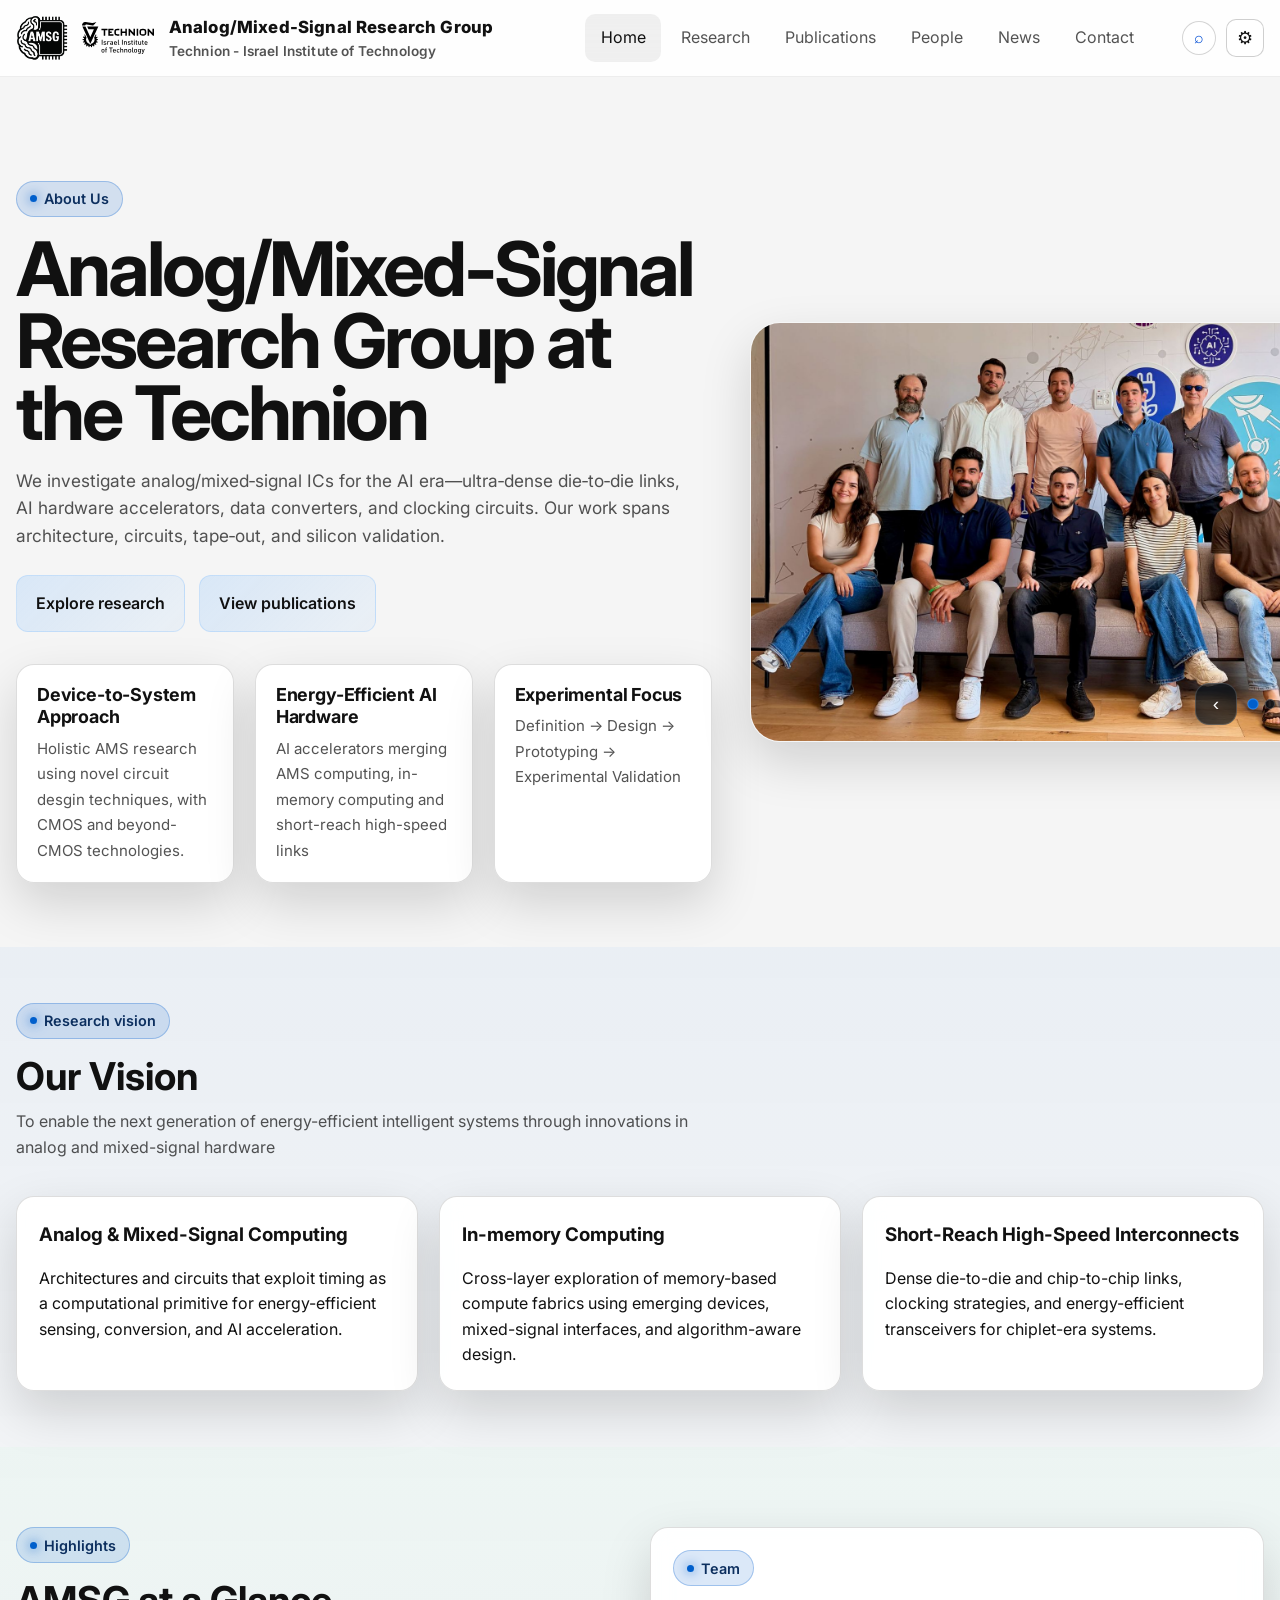
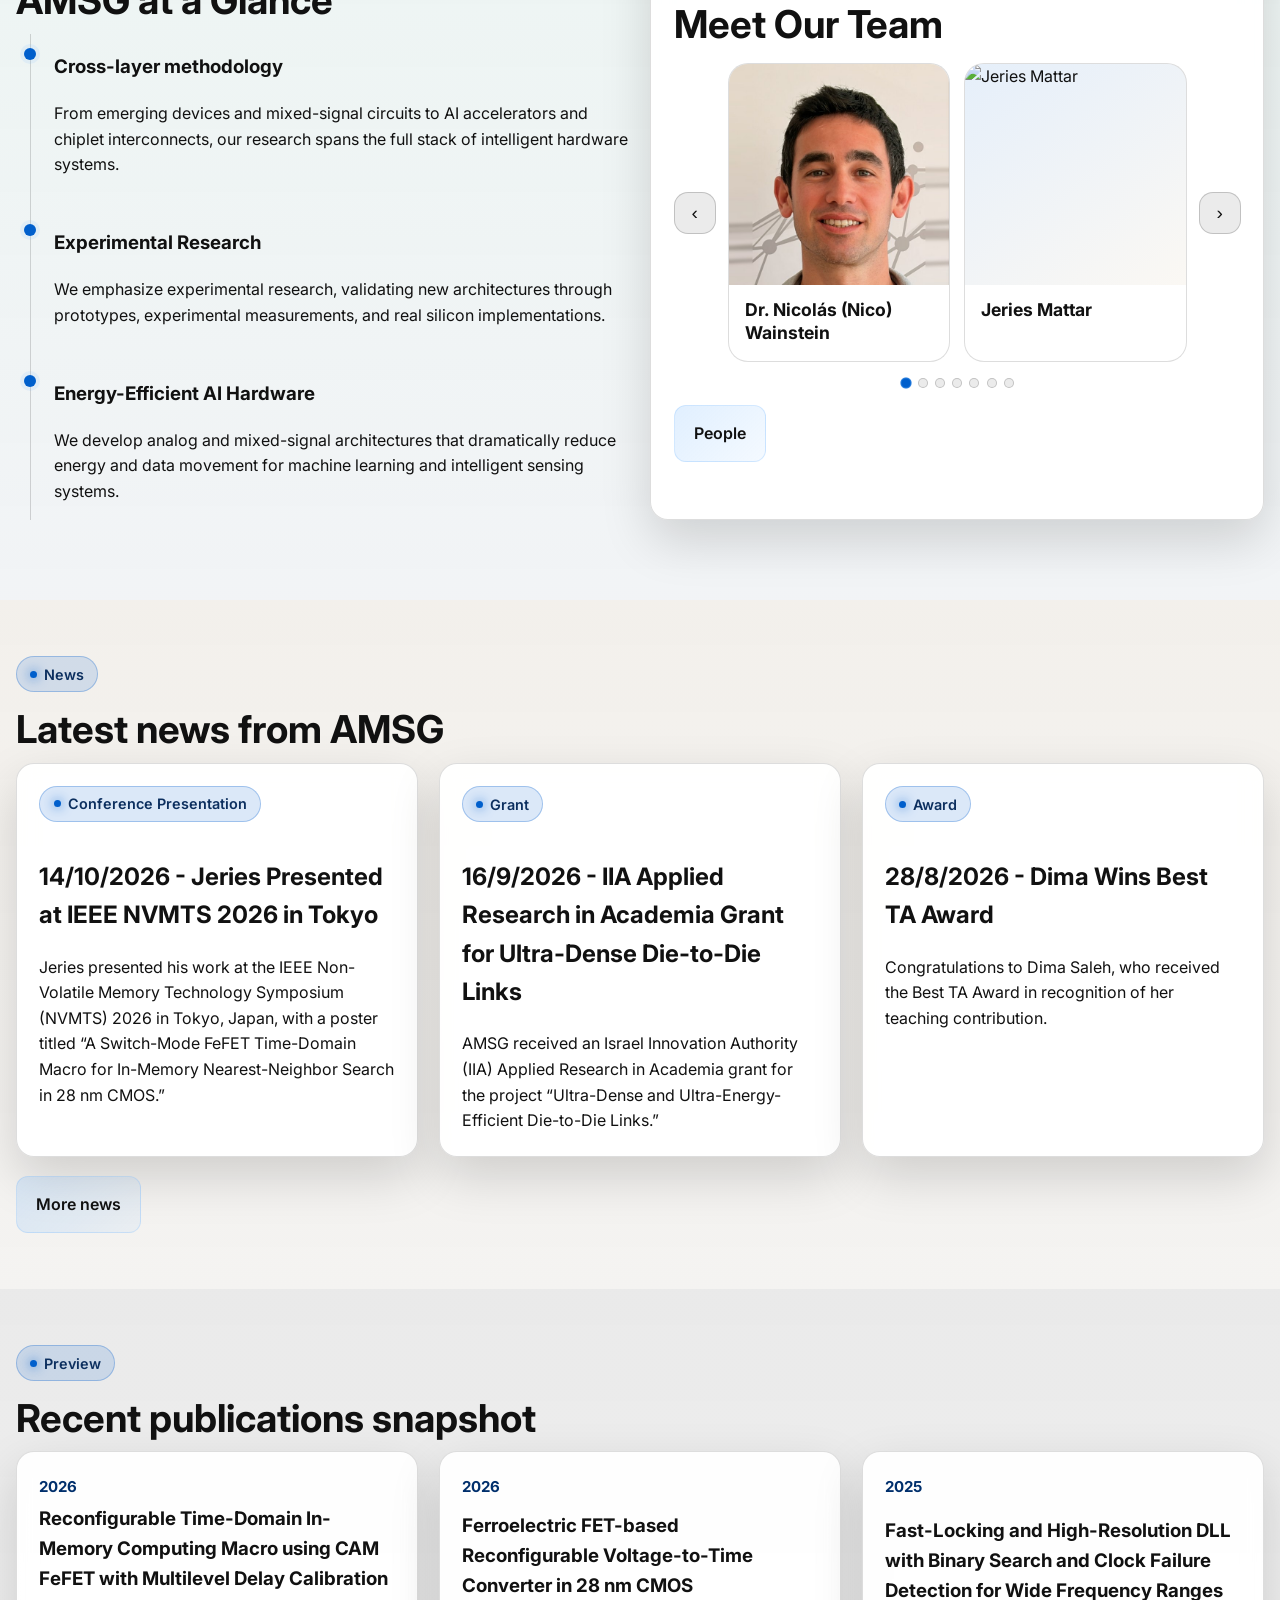
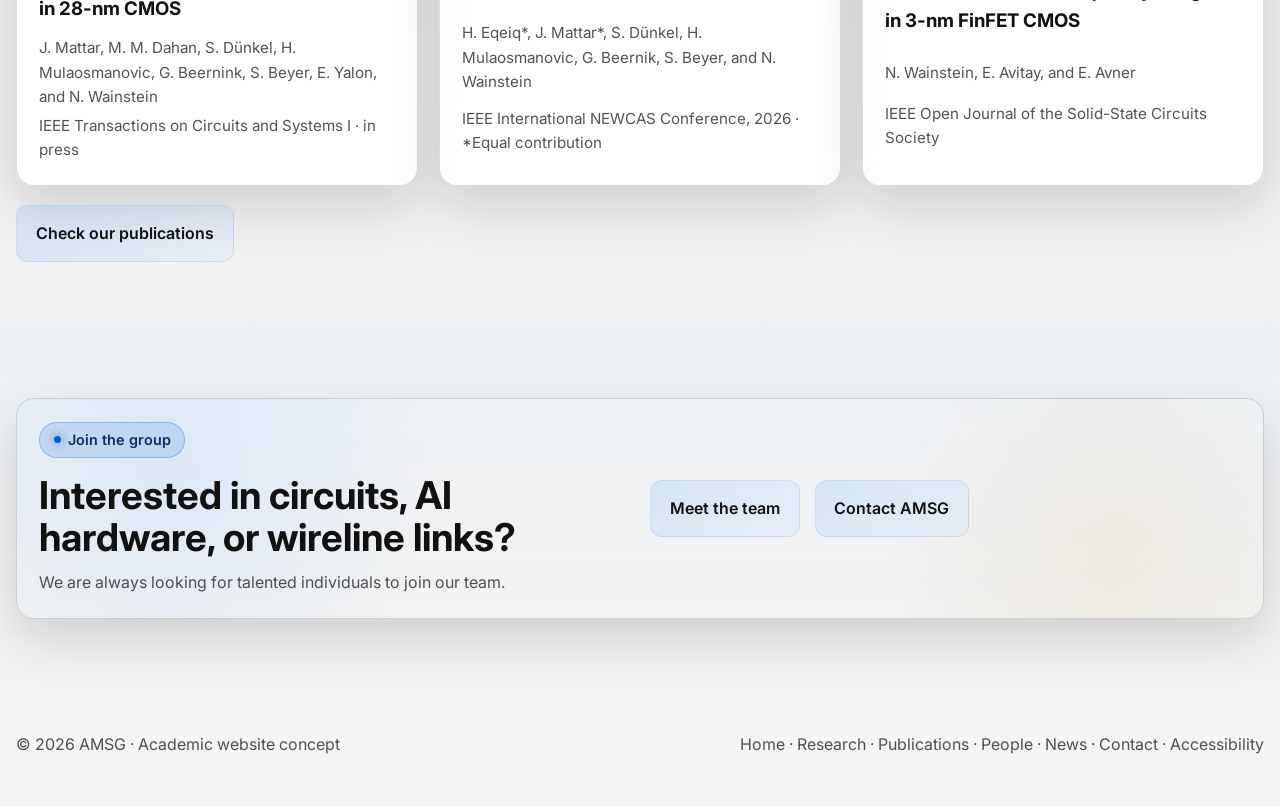
==== commit 951f339a: "Swap the AI infographic for the group logo in the hero carousel - Drop the energy-efficient AI hardw" ====
--- a/index.html
+++ b/index.html
@@ -90,17 +90,17 @@
         <div class="hero-visual hero-slideshow reveal delay-2" data-slideshow>
           <div class="hero-slides" aria-label="Research highlights slideshow">
             <div class="hero-slide is-active" data-slide aria-label="The AMSG group, 2026" style="background-image: url('assets/img/hero_group_2026.jpg');"></div>
-            <div class="hero-slide" data-slide aria-label="Overview of AMSG research directions in energy-efficient AI hardware" style="background-image: url('assets/img/hero_research.jpg');"></div>
             <div class="hero-slide hero-slide--figure" data-slide aria-label="Die micrograph of a time-domain in-memory computing macro in 28 nm CMOS" style="background-image: url('assets/img/hero_chip.jpg');"></div>
             <div class="hero-slide" data-slide aria-label="AMSG group outing, 2026" style="background-image: url('assets/img/hero_groupevent.jpg');"></div>
+            <div class="hero-slide hero-slide--contain hero-slide--logo" data-slide aria-label="AMSG logo" style="background-image: url('assets/img/logo_asmg_2025.png');"></div>
           </div>
           <div class="hero-slideshow-controls" aria-label="Slideshow controls">
             <button class="hero-slideshow-button" type="button" data-slide-prev aria-label="Previous slide">‹</button>
             <div class="hero-slideshow-dots" role="tablist" aria-label="Select hero slide">
               <button class="hero-slideshow-dot is-active" type="button" data-slide-dot data-slide-index="0" aria-label="Show the AMSG group photo" aria-selected="true"></button>
-              <button class="hero-slideshow-dot" type="button" data-slide-dot data-slide-index="1" aria-label="Show the research overview" aria-selected="false"></button>
-              <button class="hero-slideshow-dot" type="button" data-slide-dot data-slide-index="2" aria-label="Show the chip die micrograph" aria-selected="false"></button>
-              <button class="hero-slideshow-dot" type="button" data-slide-dot data-slide-index="3" aria-label="Show the group outing photo" aria-selected="false"></button>
+              <button class="hero-slideshow-dot" type="button" data-slide-dot data-slide-index="1" aria-label="Show the chip die micrograph" aria-selected="false"></button>
+              <button class="hero-slideshow-dot" type="button" data-slide-dot data-slide-index="2" aria-label="Show the group outing photo" aria-selected="false"></button>
+              <button class="hero-slideshow-dot" type="button" data-slide-dot data-slide-index="3" aria-label="Show the AMSG logo" aria-selected="false"></button>
             </div>
             <button class="hero-slideshow-button" type="button" data-slide-next aria-label="Next slide">›</button>
           </div>
--- a/assets/css/styles.css
+++ b/assets/css/styles.css
@@ -616,6 +616,12 @@
 .hero-slide--figure {
   background-size: contain;
   background-color: #0b1626;
+}
+/* The logo is a solid black mark, so it needs its own light backdrop to stay
+   visible in the high-contrast theme, and breathing room inside the frame. */
+.hero-slide--logo {
+  background-size: min(56%, 340px) auto;
+  background-color: #f7f7f5;
 }
 .hero-overlay {
   z-index: 1;
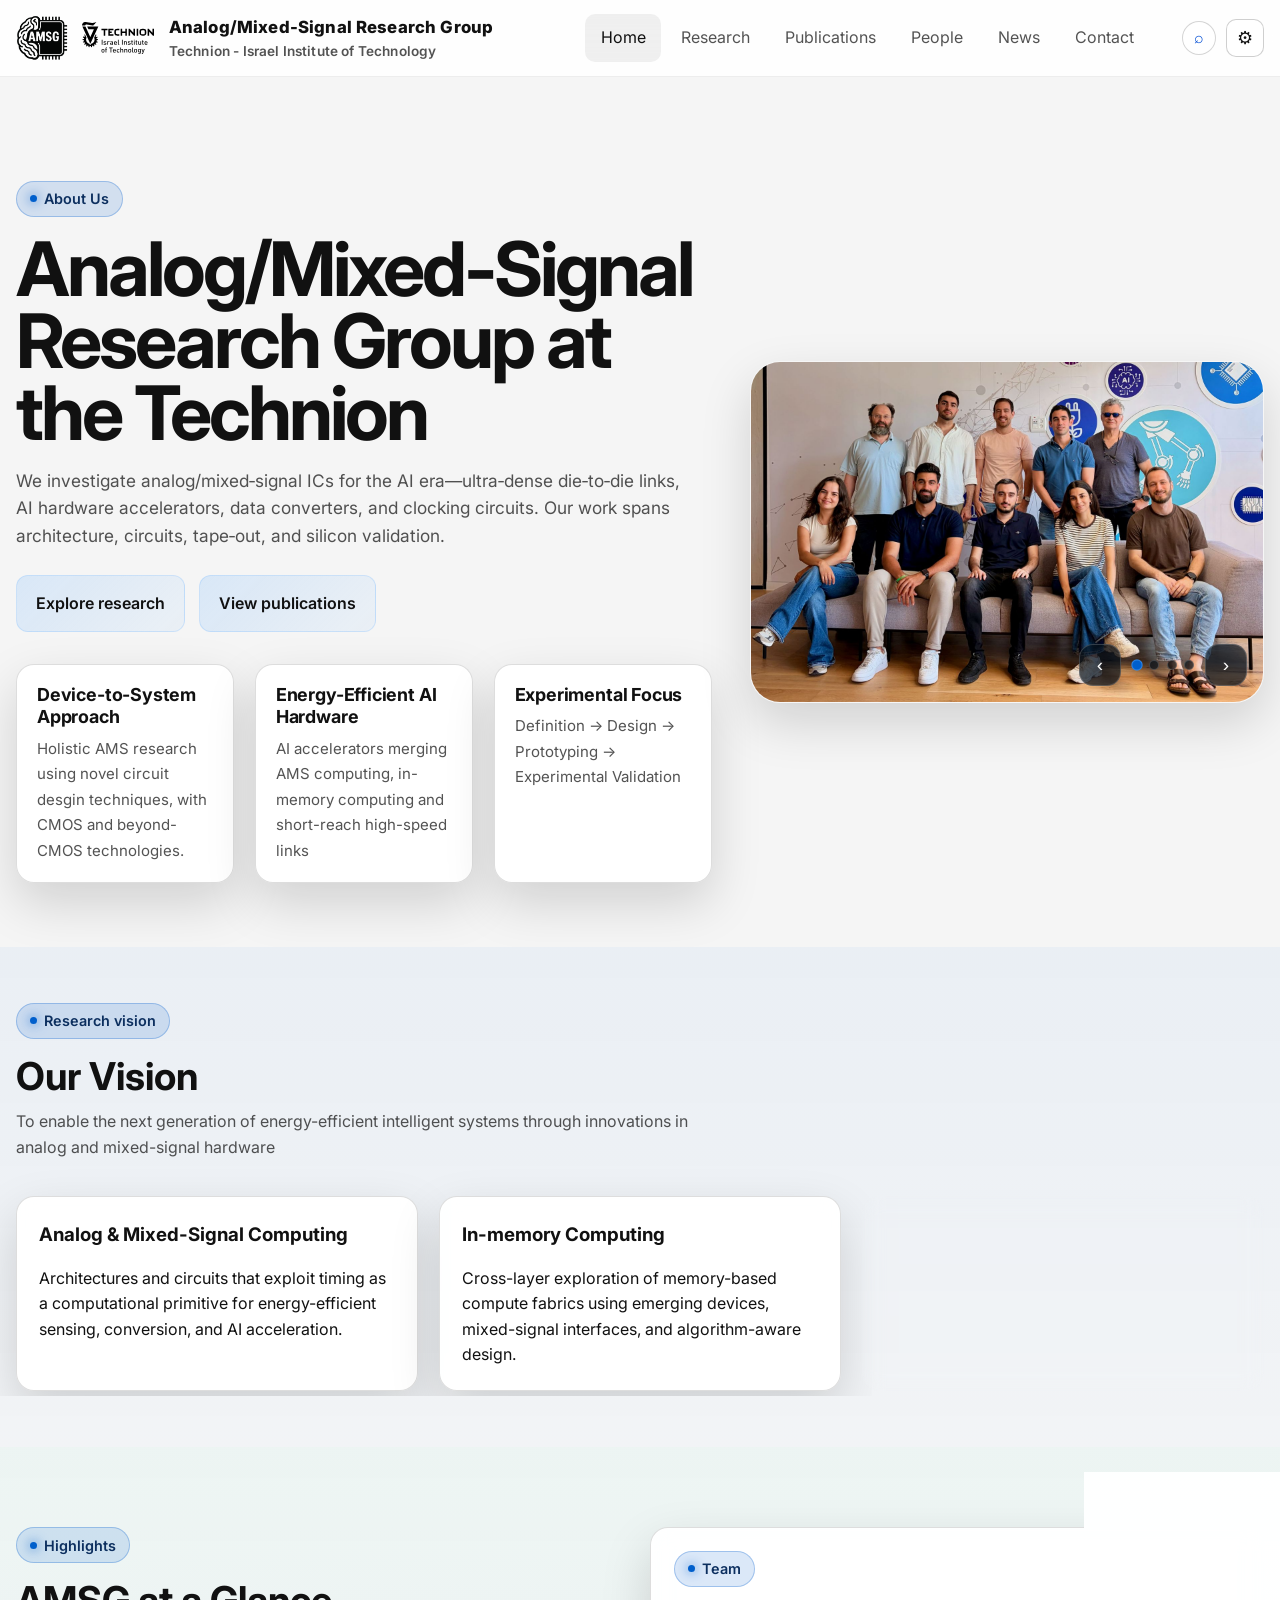
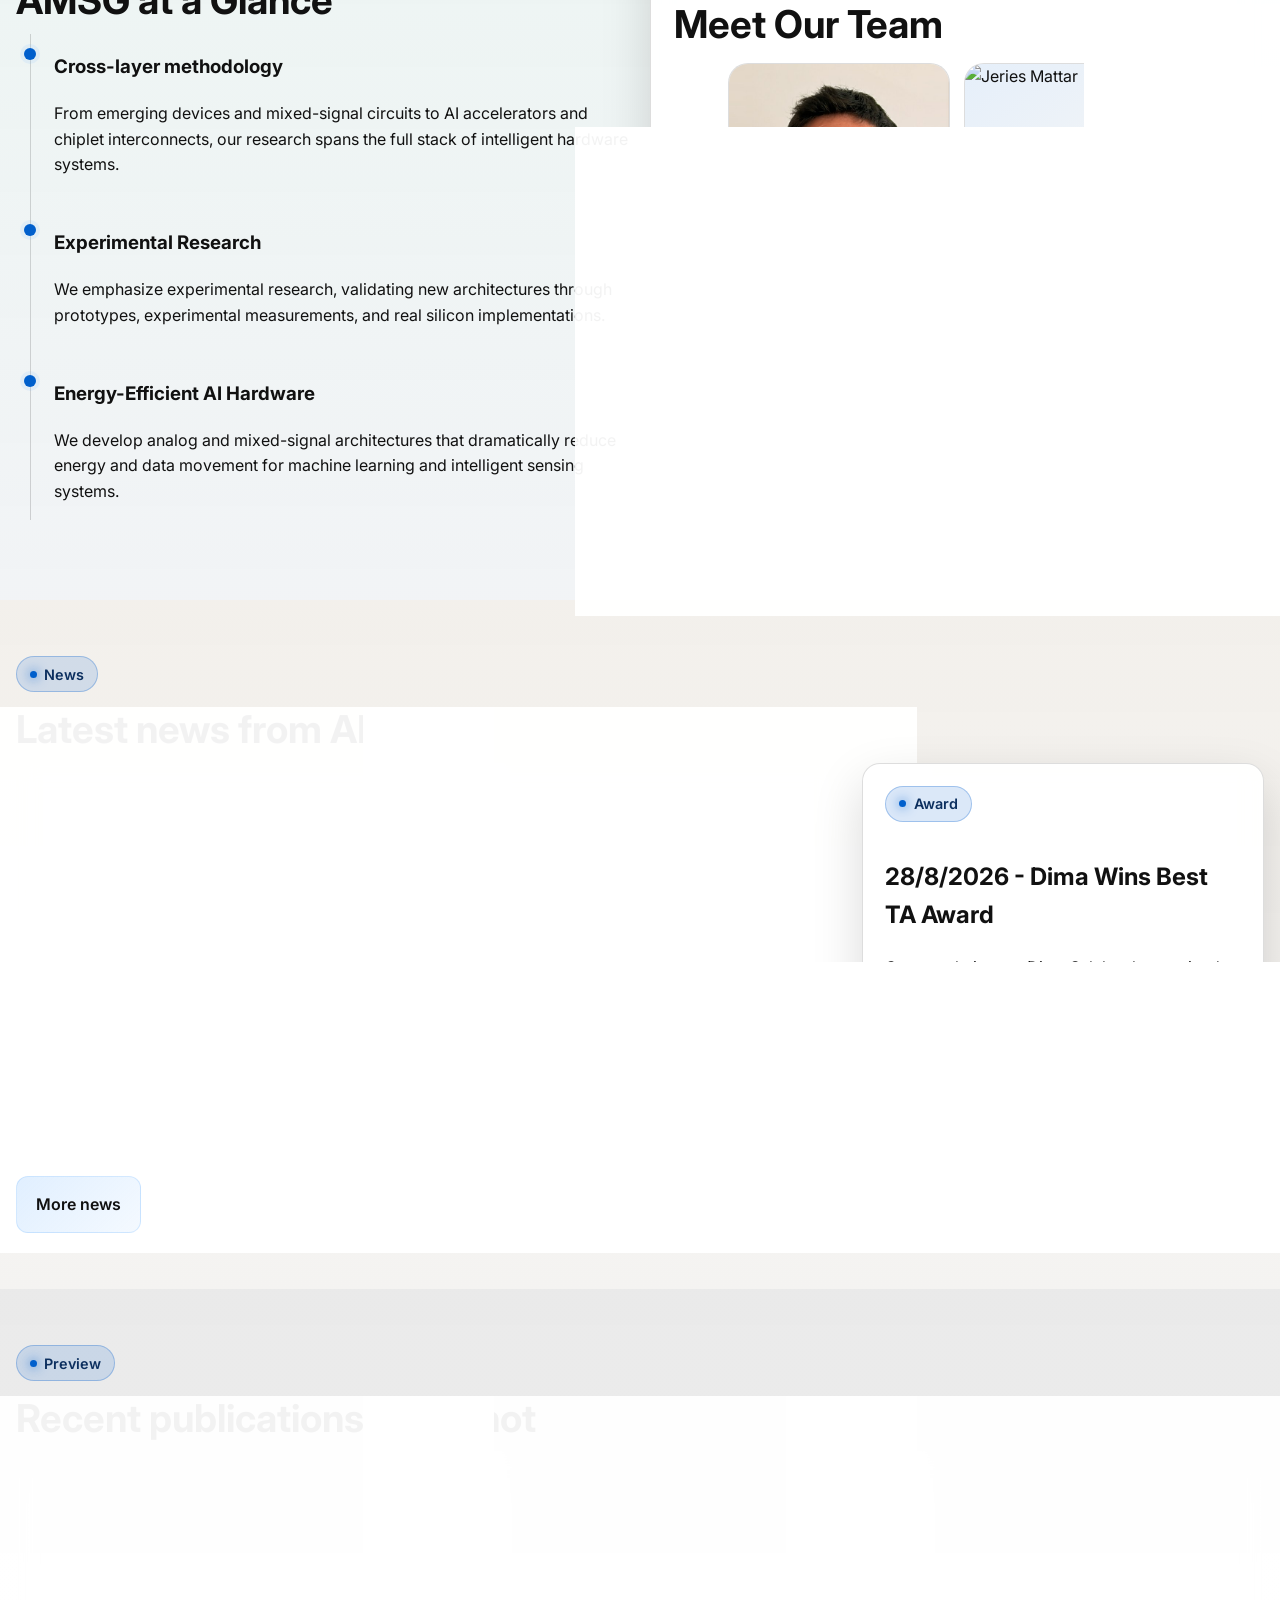
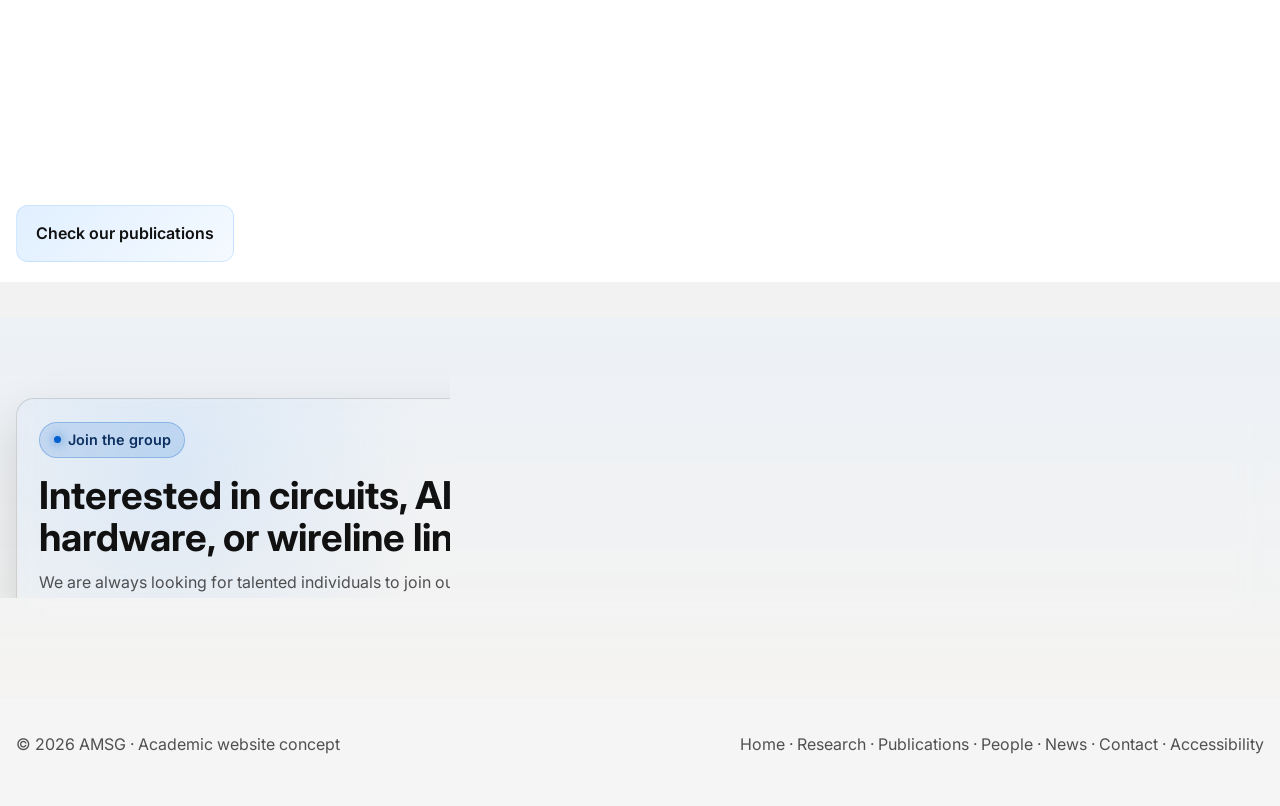
==== commit 1dc5abe7: "Update the TCAS-I entry and add paper link pills - The TCAS-I paper is no longer "in press": it is p" ====
--- a/index.html
+++ b/index.html
@@ -90,16 +90,16 @@
         <div class="hero-visual hero-slideshow reveal delay-2" data-slideshow>
           <div class="hero-slides" aria-label="Research highlights slideshow">
             <div class="hero-slide is-active" data-slide aria-label="The AMSG group, 2026" style="background-image: url('assets/img/hero_group_2026.jpg');"></div>
-            <div class="hero-slide hero-slide--figure" data-slide aria-label="Die micrograph of a time-domain in-memory computing macro in 28 nm CMOS" style="background-image: url('assets/img/hero_chip.jpg');"></div>
             <div class="hero-slide" data-slide aria-label="AMSG group outing, 2026" style="background-image: url('assets/img/hero_groupevent.jpg');"></div>
+            <div class="hero-slide" data-slide aria-label="The AMSG team, 2025" style="background-image: url('assets/img/hero_team_2025.jpg');"></div>
             <div class="hero-slide hero-slide--contain hero-slide--logo" data-slide aria-label="AMSG logo" style="background-image: url('assets/img/logo_asmg_2025.png');"></div>
           </div>
           <div class="hero-slideshow-controls" aria-label="Slideshow controls">
             <button class="hero-slideshow-button" type="button" data-slide-prev aria-label="Previous slide">‹</button>
             <div class="hero-slideshow-dots" role="tablist" aria-label="Select hero slide">
               <button class="hero-slideshow-dot is-active" type="button" data-slide-dot data-slide-index="0" aria-label="Show the AMSG group photo" aria-selected="true"></button>
-              <button class="hero-slideshow-dot" type="button" data-slide-dot data-slide-index="1" aria-label="Show the chip die micrograph" aria-selected="false"></button>
-              <button class="hero-slideshow-dot" type="button" data-slide-dot data-slide-index="2" aria-label="Show the group outing photo" aria-selected="false"></button>
+              <button class="hero-slideshow-dot" type="button" data-slide-dot data-slide-index="1" aria-label="Show the group outing photo" aria-selected="false"></button>
+              <button class="hero-slideshow-dot" type="button" data-slide-dot data-slide-index="2" aria-label="Show the 2025 team photo" aria-selected="false"></button>
               <button class="hero-slideshow-dot" type="button" data-slide-dot data-slide-index="3" aria-label="Show the AMSG logo" aria-selected="false"></button>
             </div>
             <button class="hero-slideshow-button" type="button" data-slide-next aria-label="Next slide">›</button>
@@ -212,9 +212,9 @@
         <div class="grid grid-3">
           <article class="card pub-item reveal delay-1">
             <div class="year">2026</div>
-            <h3>Reconfigurable Time-Domain In-Memory Computing Macro using CAM FeFET with Multilevel Delay Calibration in 28-nm CMOS</h3>
+            <h3>A Reconfigurable Time-Domain In-Memory Computing Macro Using FeFET-Based CAM With Multilevel Delay Calibration in 28-nm CMOS</h3>
             <div class="authors">J. Mattar, M. M. Dahan, S. Dünkel, H. Mulaosmanovic, G. Beernink, S. Beyer, E. Yalon, and N. Wainstein</div>
-            <div class="venue">IEEE Transactions on Circuits and Systems I · in press</div>
+            <div class="venue">IEEE Transactions on Circuits and Systems I, 2026 · Early Access</div>
           </article>
           <article class="card pub-item reveal delay-2">
             <div class="year">2026</div>
--- a/assets/css/styles.css
+++ b/assets/css/styles.css
@@ -184,6 +184,48 @@
 .card[data-news-id] {
   cursor: pointer;
 }
+
+/* Cards that open a modal need a visible affordance: cursor:pointer alone is
+   invisible until the mouse is already on them, and says nothing on touch. */
+.card-cue {
+  display: inline-flex;
+  align-items: center;
+  gap: 0.35rem;
+  margin-top: 1rem;
+  font-size: 0.92rem;
+  font-weight: 600;
+  color: var(--accent);
+}
+.card-cue::after {
+  content: "→";
+  transition: transform 180ms ease;
+}
+.card:hover .card-cue::after,
+.card:focus-visible .card-cue::after {
+  transform: translateX(3px);
+}
+
+/* Research areas: five cards on a six-column track, so the last row holds two
+   wide cards instead of leaving a dead cell next to the fifth. */
+.research-grid { grid-template-columns: repeat(6, minmax(0, 1fr)); }
+.research-grid > .card { grid-column: span 2; }
+.research-grid > .card:nth-last-child(2),
+.research-grid > .card:last-child { grid-column: span 3; }
+.research-grid .card p,
+.research-grid .card li { max-width: 66ch; }
+
+@media (max-width: 1100px) {
+  .research-grid { grid-template-columns: repeat(2, minmax(0, 1fr)); }
+  .research-grid > .card,
+  .research-grid > .card:nth-last-child(2) { grid-column: span 1; }
+  .research-grid > .card:last-child { grid-column: span 2; }
+}
+@media (max-width: 760px) {
+  .research-grid { grid-template-columns: 1fr; }
+  .research-grid > .card,
+  .research-grid > .card:nth-last-child(2),
+  .research-grid > .card:last-child { grid-column: span 1; }
+}
 .card h3, .card h4 { margin-top: 0; margin-bottom: 0.5rem; }
 .card p:last-child { margin-bottom: 0; }
 
@@ -567,9 +609,14 @@
   box-shadow: var(--shadow);
 }
 /* Home hero only: keep a stable 3:2 frame so the slides don't jump.
-   Scoped to .hero because research.html reuses .hero-visual full-width. */
+   Scoped to .hero because research.html reuses .hero-visual full-width.
+   min-height must be cleared: with width:auto in a grid track, a min-height
+   plus an aspect-ratio drives the WIDTH (420px x 3/2 = 630px), so the box
+   ignores its column and overflows the container. Width leads, height follows. */
 .hero .hero-visual {
   aspect-ratio: 3 / 2;
+  min-height: 0;
+  width: 100%;
 }
 .chip-gallery-slideshow {
   min-height: 340px;
@@ -739,7 +786,10 @@
 .meta { color: var(--muted); font-size: 0.95rem; }
 
 .list-clean { list-style: none; padding: 0; margin: 0; }
-.list-clean li { padding: 0.8rem 0; border-bottom: 1px solid rgba(255,255,255,0.08); }
+/* The divider was white at 8% on a near-white card, so it never rendered in
+   the light theme and the list read as loose paragraphs. var(--line) tracks
+   the active theme. */
+.list-clean li { padding: 0.8rem 0; border-bottom: 1px solid var(--line); }
 .list-clean li:last-child { border-bottom: 0; }
 .project-card { cursor: pointer; }
 .project-card h3 { margin-bottom: 0.65rem; }
@@ -773,6 +823,55 @@
 .project-status--closed::before {
   background: rgba(50, 50, 50, 0.85);
 }
+
+/* Publication links: same pill shape as the project status chips, but these
+   are real anchors, so they get hover/focus feedback and open in a new tab. */
+.pub-links {
+  display: flex;
+  flex-wrap: wrap;
+  gap: 0.5rem;
+  margin-top: 0.85rem;
+}
+.pub-link {
+  display: inline-flex;
+  align-items: center;
+  gap: 0.4rem;
+  padding: 0.3rem 0.72rem;
+  border-radius: 999px;
+  font-size: 0.85rem;
+  font-weight: 600;
+  background: rgba(0, 95, 204, 0.12);
+  border: 1px solid rgba(0, 95, 204, 0.3);
+  color: #0c2f5f;
+  transition: background 160ms ease, border-color 160ms ease, transform 160ms ease;
+}
+.pub-link::before {
+  content: "";
+  width: 7px;
+  height: 7px;
+  border-radius: 50%;
+  background: var(--accent);
+  flex: 0 0 auto;
+}
+.pub-link:hover,
+.pub-link:focus-visible {
+  background: rgba(0, 95, 204, 0.2);
+  border-color: rgba(0, 95, 204, 0.5);
+  transform: translateY(-1px);
+}
+.pub-link--arxiv {
+  background: rgba(160, 120, 55, 0.18);
+  border-color: rgba(160, 120, 55, 0.38);
+  color: #6a420e;
+}
+.pub-link--arxiv::before { background: #a06f3f; }
+.pub-link--arxiv:hover,
+.pub-link--arxiv:focus-visible {
+  background: rgba(160, 120, 55, 0.3);
+  border-color: rgba(160, 120, 55, 0.55);
+}
+body.a11y-high-contrast .pub-link { color: #cfe3ff; }
+body.a11y-high-contrast .pub-link--arxiv { color: #f0d9b5; }
 
 .people-card { padding-top: 1.1rem; }
 
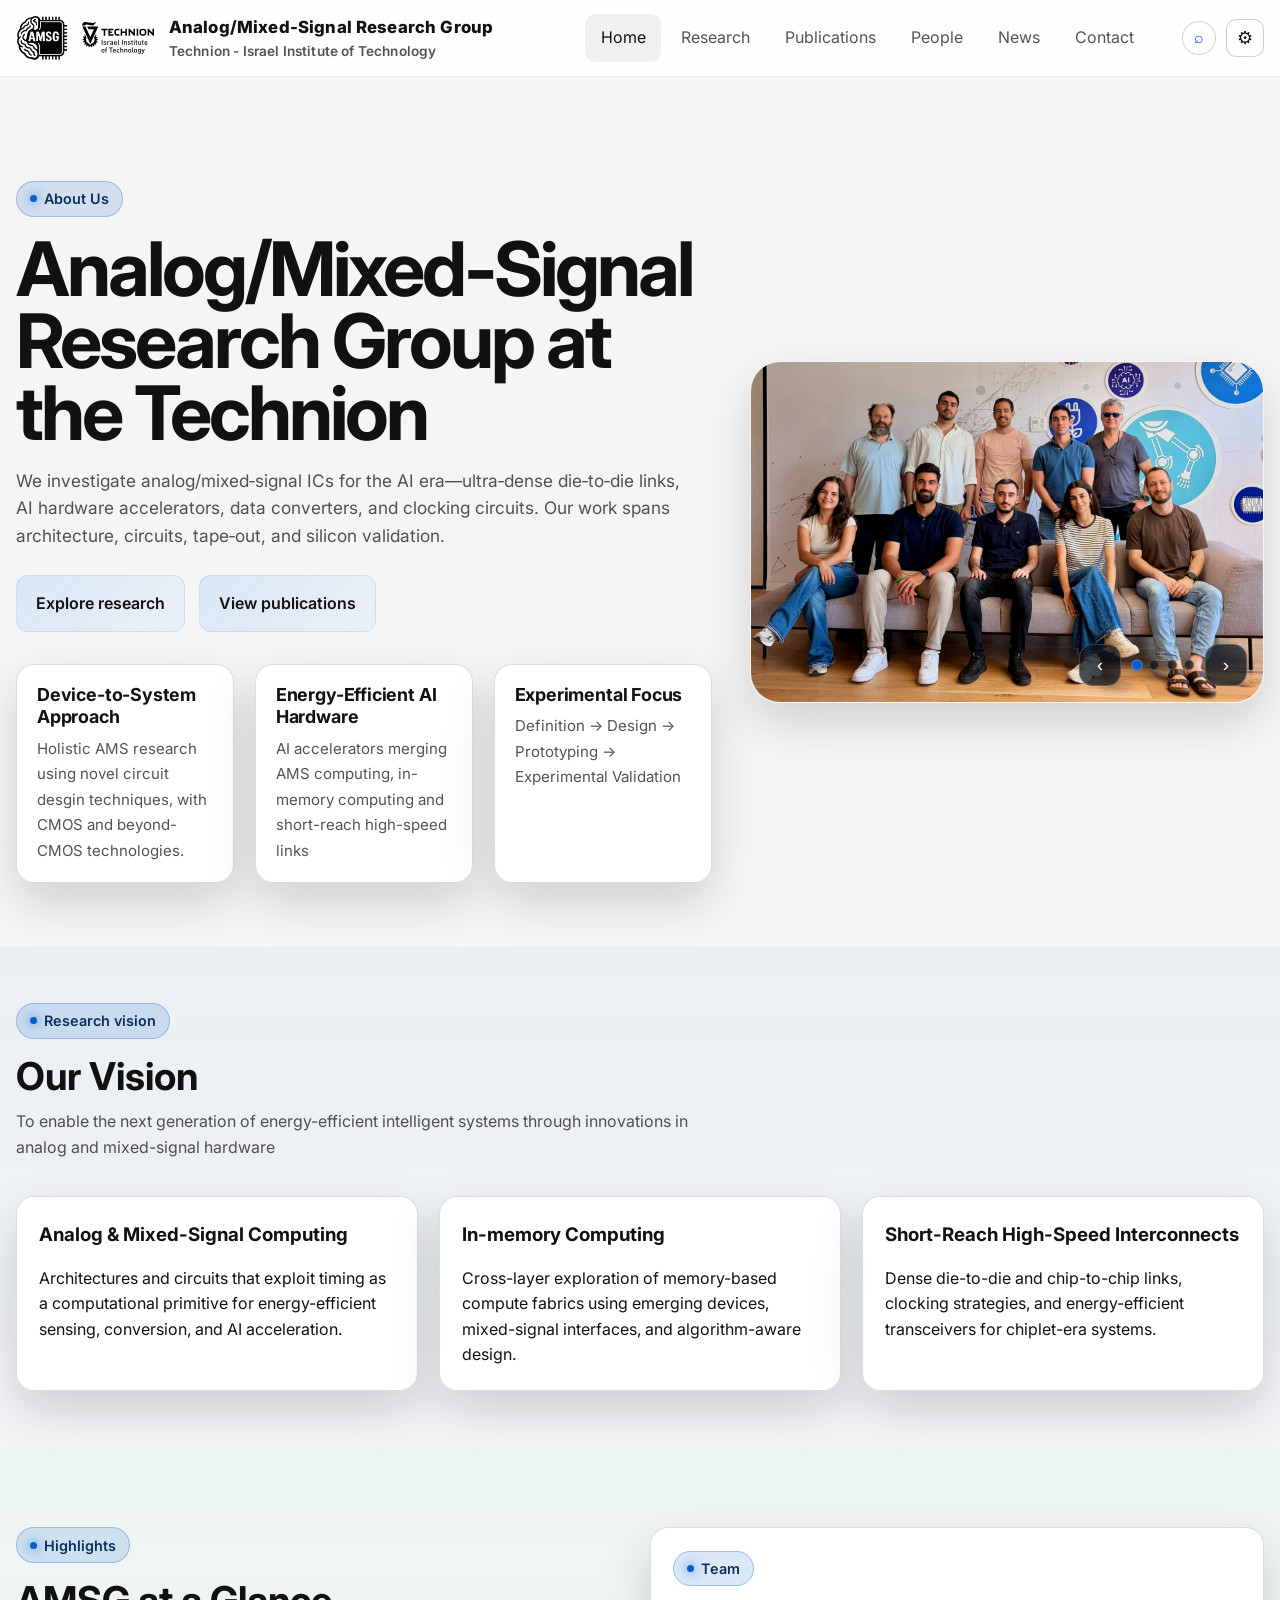
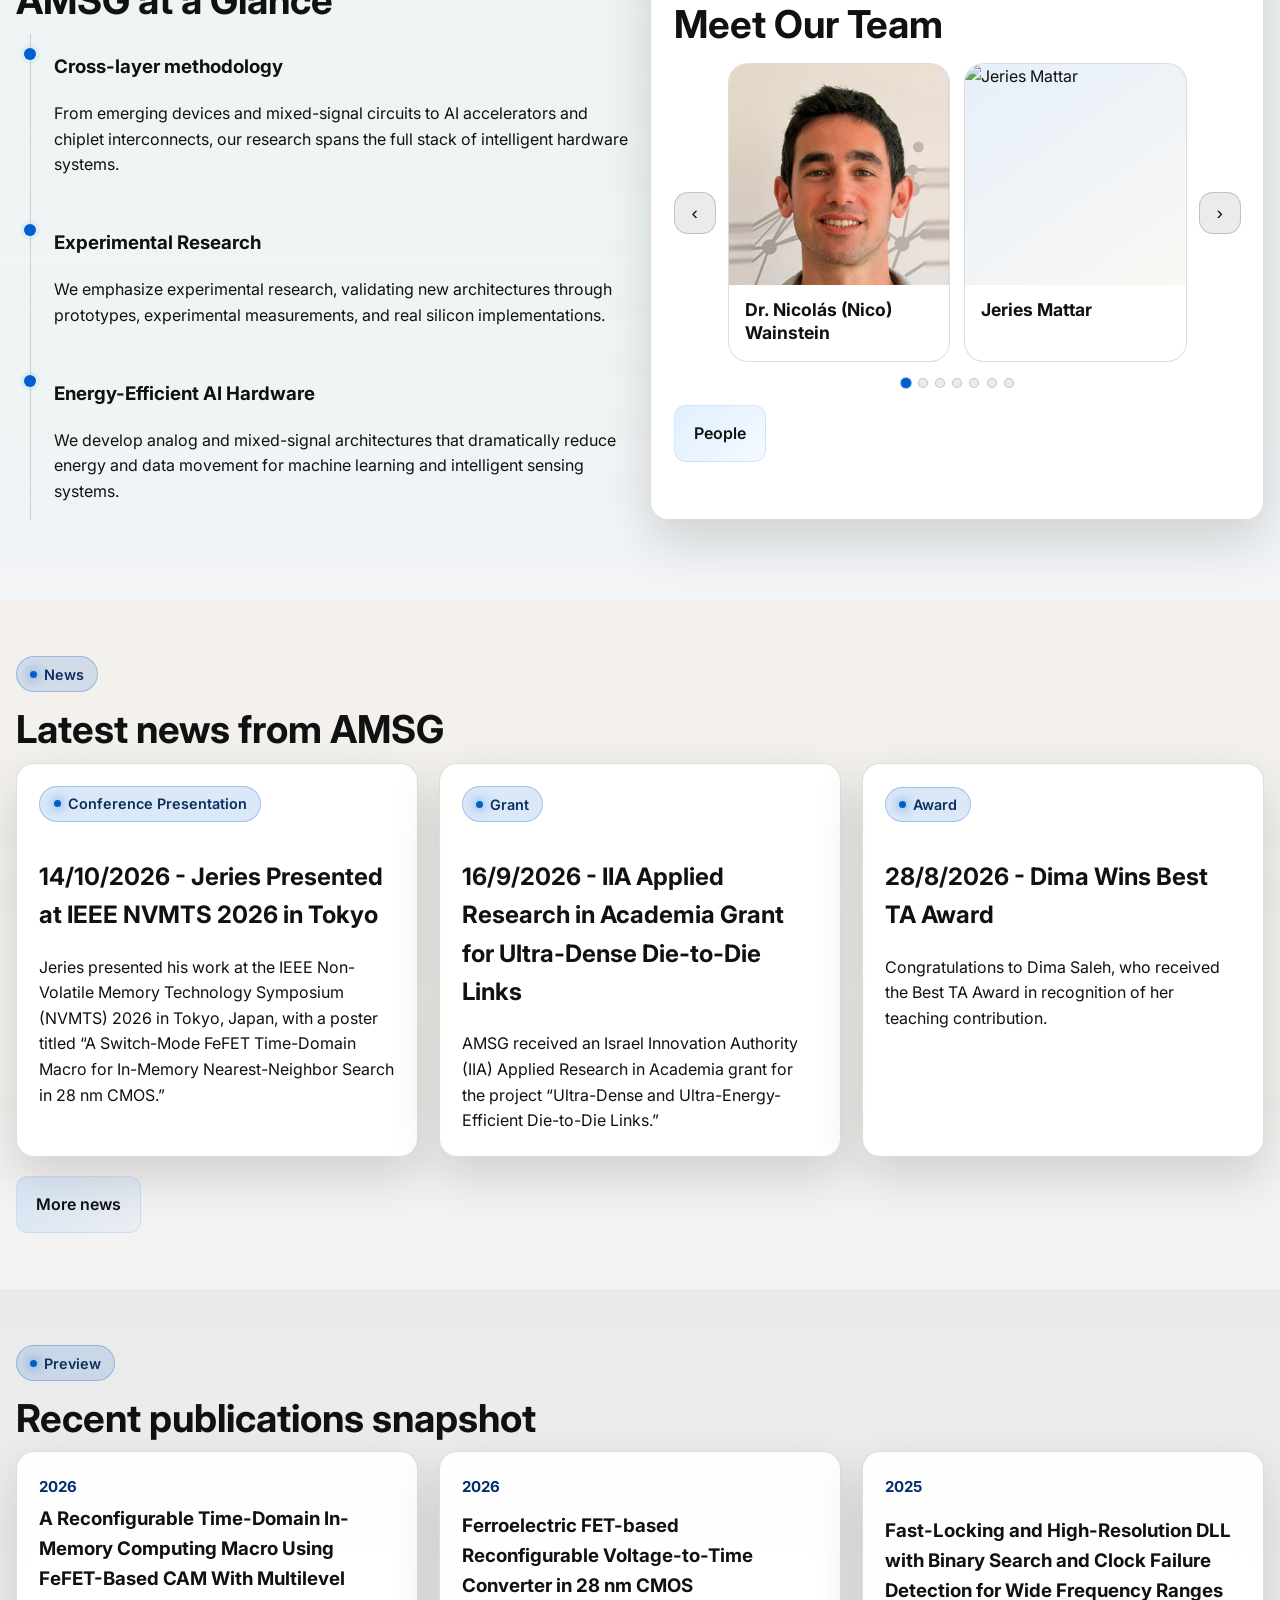
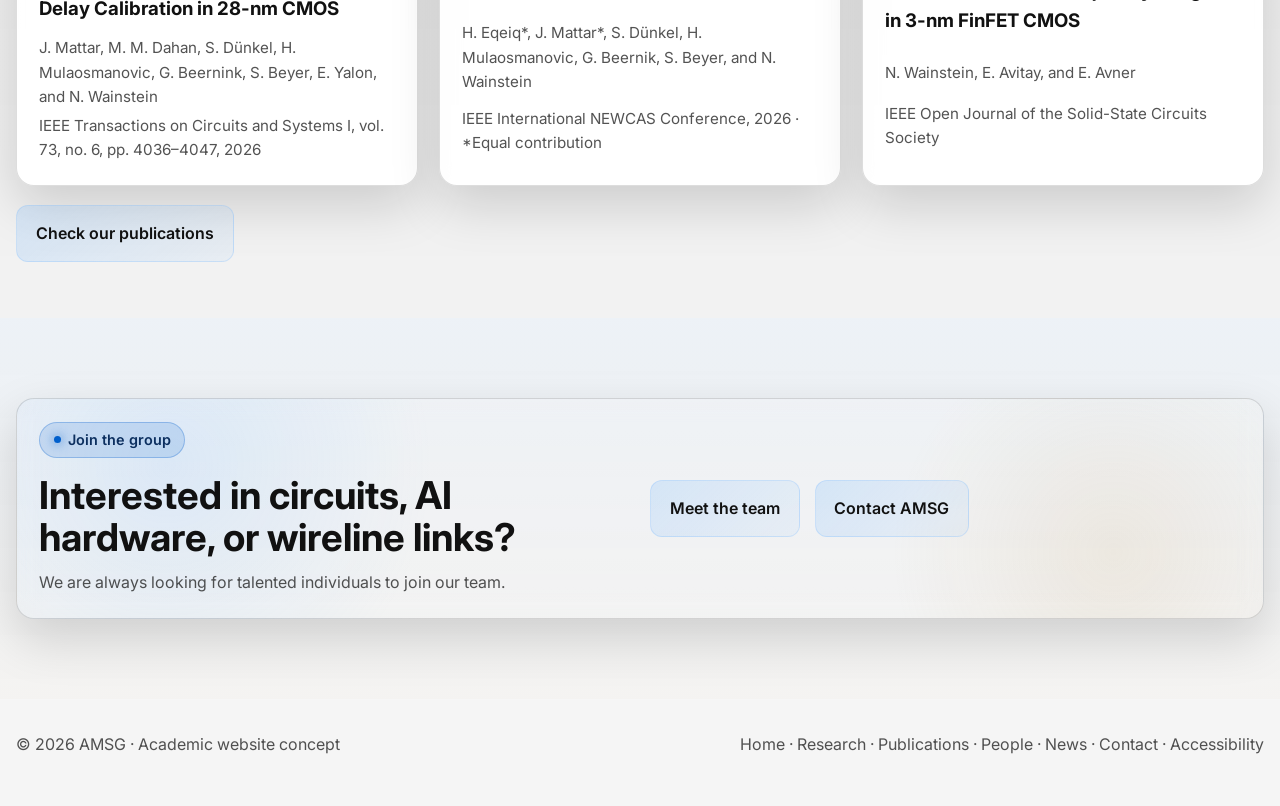
==== commit 98e3a109: "Complete the TCAS-I citation and link 24 papers to their DOIs - TCAS-I: vol. 73, no. 6, pp. 4036-404" ====
--- a/index.html
+++ b/index.html
@@ -214,7 +214,7 @@
             <div class="year">2026</div>
             <h3>A Reconfigurable Time-Domain In-Memory Computing Macro Using FeFET-Based CAM With Multilevel Delay Calibration in 28-nm CMOS</h3>
             <div class="authors">J. Mattar, M. M. Dahan, S. Dünkel, H. Mulaosmanovic, G. Beernink, S. Beyer, E. Yalon, and N. Wainstein</div>
-            <div class="venue">IEEE Transactions on Circuits and Systems I, 2026 · Early Access</div>
+            <div class="venue">IEEE Transactions on Circuits and Systems I, vol. 73, no. 6, pp. 4036–4047, 2026</div>
           </article>
           <article class="card pub-item reveal delay-2">
             <div class="year">2026</div>
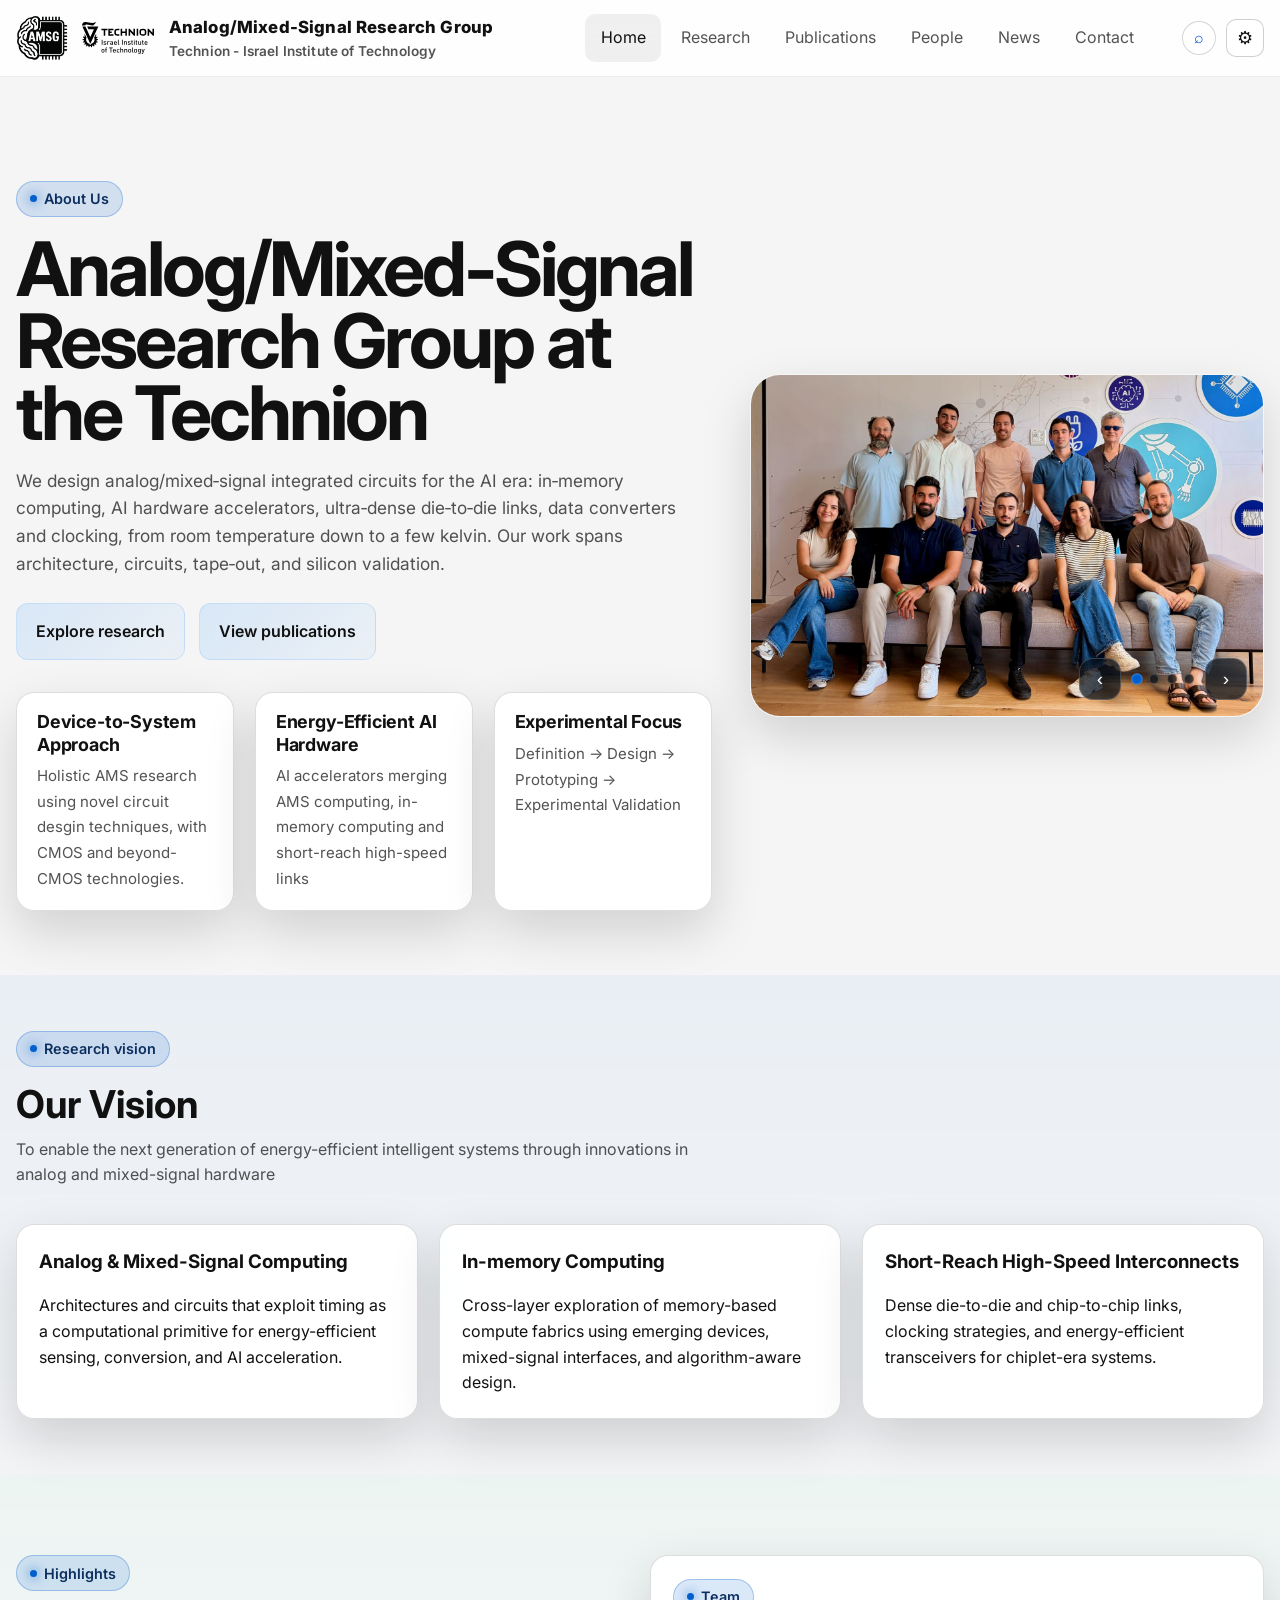
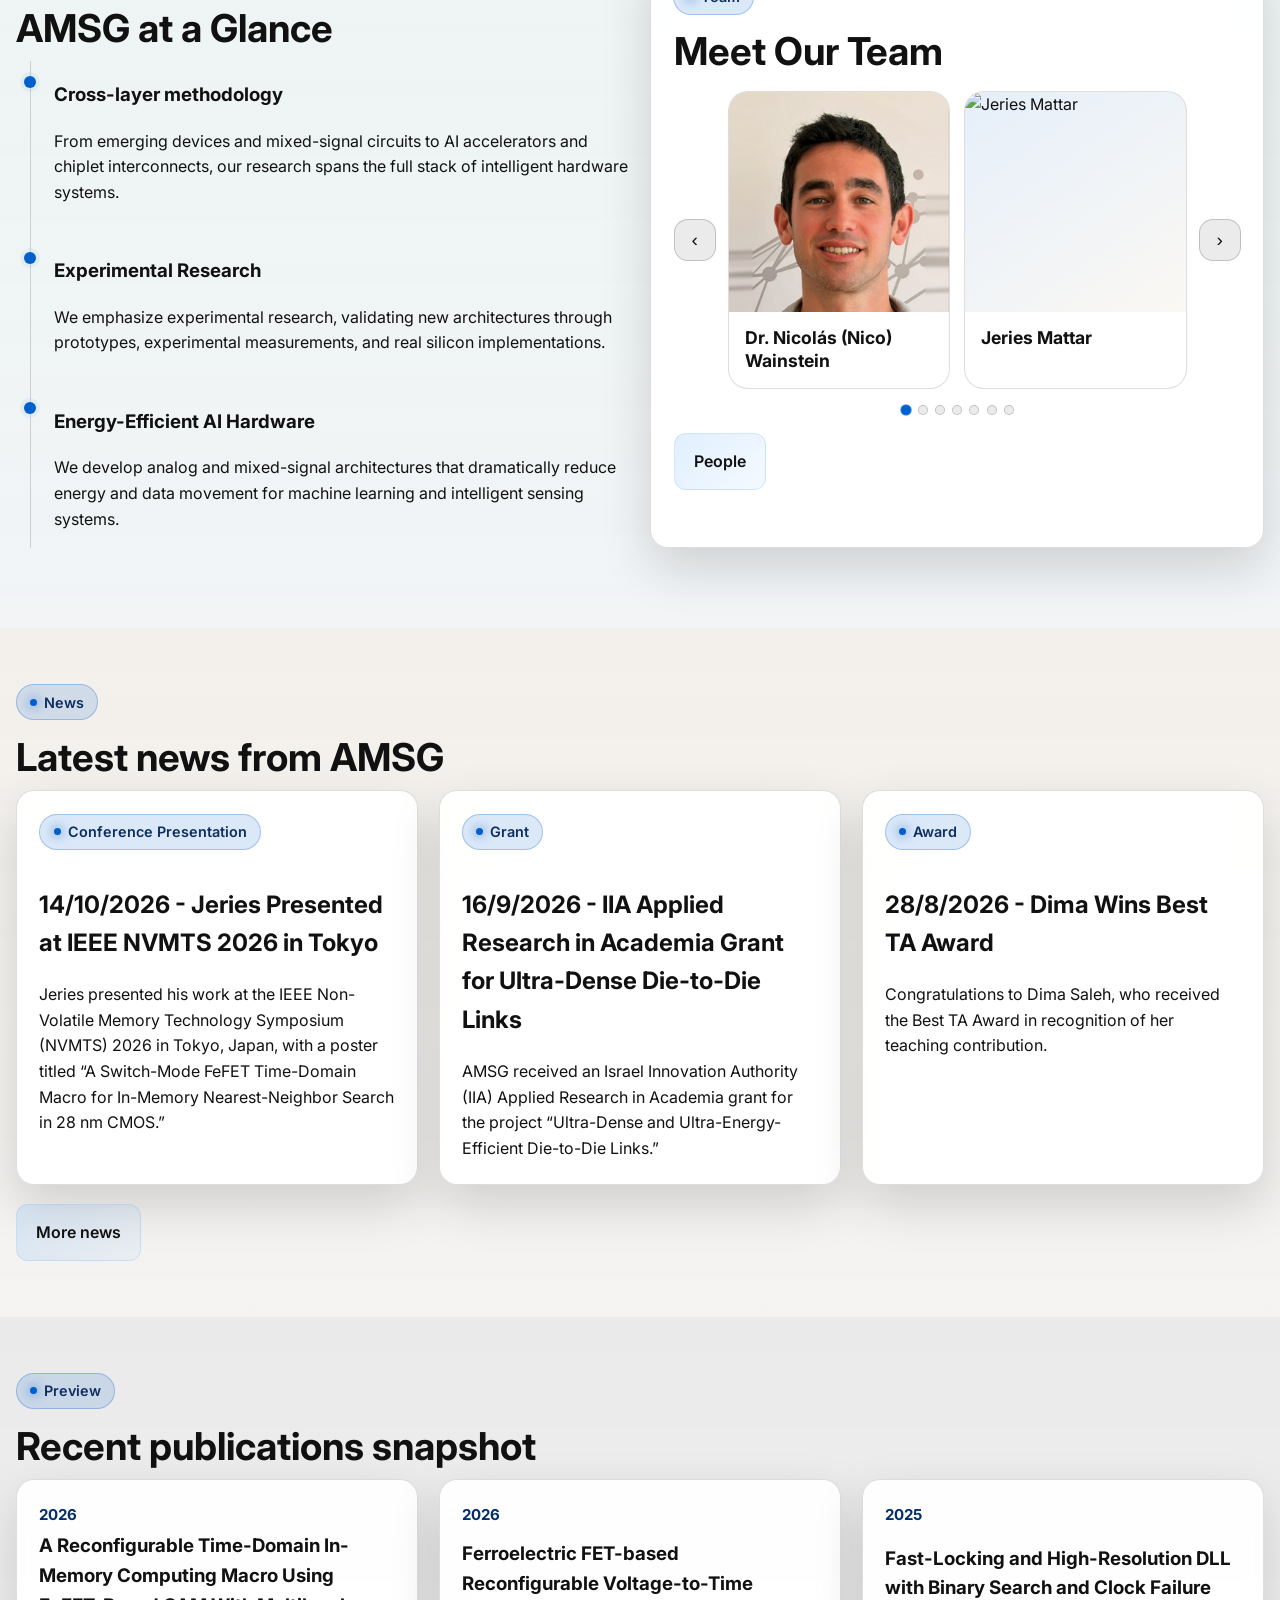
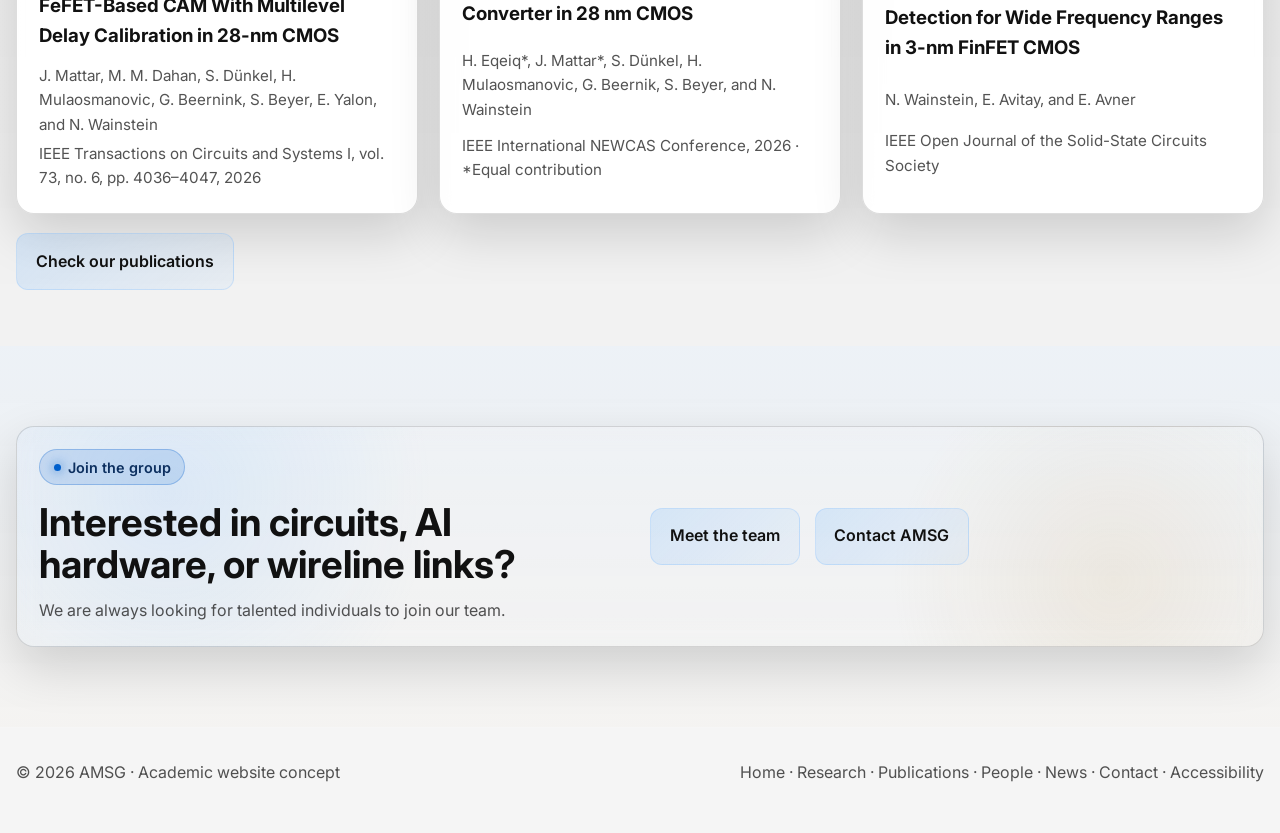
==== commit 166c1904: "Rework the home-page intro to cover cryogenic operation Put in-memory computing back into the senten" ====
--- a/index.html
+++ b/index.html
@@ -74,9 +74,7 @@
           <div class="eyebrow reveal is-visible">About Us</div>
           <!--<h1 class="reveal is-visible">Energy-efficient AI hardware through circuits, memory, and interconnects.</h1>-->
           <h1 class="reveal is-visible">Analog/Mixed-Signal Research Group at the Technion</h1>
-          <p class="reveal is-visible">We investigate analog/mixed‑signal ICs for the AI era—ultra‑dense die‑to‑die links, AI hardware accelerators, data converters, and clocking circuits. Our work spans architecture, circuits, tape‑out, and silicon validation.
-
-</p>
+          <p class="reveal is-visible">We design analog/mixed‑signal integrated circuits for the AI era: in‑memory computing, AI hardware accelerators, ultra‑dense die‑to‑die links, data converters and clocking, from room temperature down to a few kelvin. Our work spans architecture, circuits, tape‑out, and silicon validation.</p>
           <div class="hero-actions reveal is-visible">
             <a class="btn btn-primary" href="research.html">Explore research</a>
             <a class="btn btn-primary" href="publications.html">View publications</a>
--- a/assets/css/styles.css
+++ b/assets/css/styles.css
@@ -209,16 +209,18 @@
    wide cards instead of leaving a dead cell next to the fifth. */
 .research-grid { grid-template-columns: repeat(6, minmax(0, 1fr)); }
 .research-grid > .card { grid-column: span 2; }
-.research-grid > .card:nth-last-child(2),
-.research-grid > .card:last-child { grid-column: span 3; }
+/* Only widen the final row when there are exactly five cards; with six
+   they tile as 3 + 3 on their own. */
+.research-grid > .card:nth-child(4):nth-last-child(2),
+.research-grid > .card:nth-child(5):nth-last-child(1) { grid-column: span 3; }
 .research-grid .card p,
 .research-grid .card li { max-width: 66ch; }
 
 @media (max-width: 1100px) {
   .research-grid { grid-template-columns: repeat(2, minmax(0, 1fr)); }
   .research-grid > .card,
-  .research-grid > .card:nth-last-child(2) { grid-column: span 1; }
-  .research-grid > .card:last-child { grid-column: span 2; }
+  .research-grid > .card:nth-child(4):nth-last-child(2) { grid-column: span 1; }
+  .research-grid > .card:nth-child(5):nth-last-child(1) { grid-column: span 2; }
 }
 @media (max-width: 760px) {
   .research-grid { grid-template-columns: 1fr; }
@@ -956,7 +958,7 @@
     linear-gradient(180deg, rgba(116,183,255,0.07), rgba(137,240,215,0.03)),
     rgba(255,255,255,0.16);
 }
-.people-section--alumni {
+.people-section--interns {
   background:
     linear-gradient(180deg, rgba(17,17,17,0.05), rgba(17,17,17,0.02)),
     rgba(255,255,255,0.06);
@@ -977,7 +979,7 @@
     linear-gradient(180deg, rgba(137,240,215,0.12), rgba(116,183,255,0.06)),
     rgba(255,255,255,0.03);
 }
-body.a11y-high-contrast .people-section--alumni {
+body.a11y-high-contrast .people-section--interns {
   background:
     linear-gradient(180deg, rgba(255,255,255,0.08), rgba(255,255,255,0.03)),
     rgba(255,255,255,0.015);
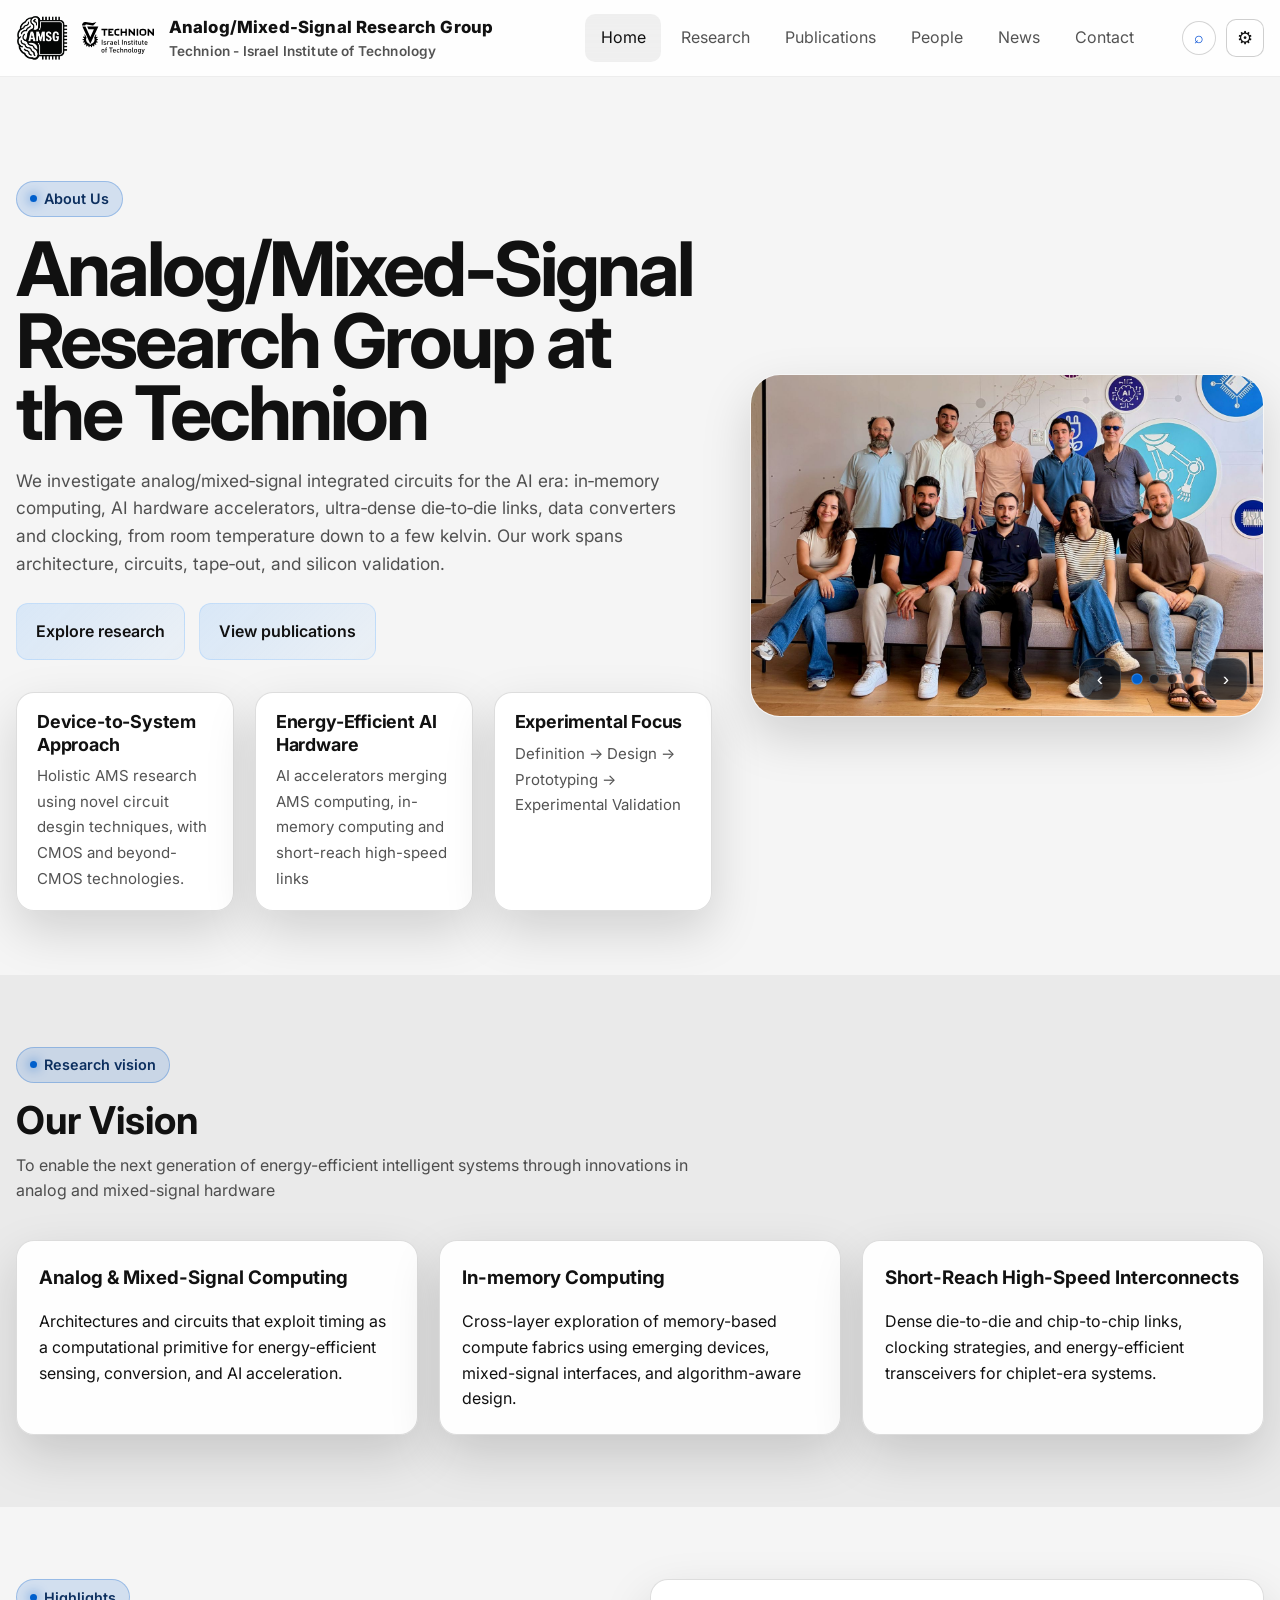
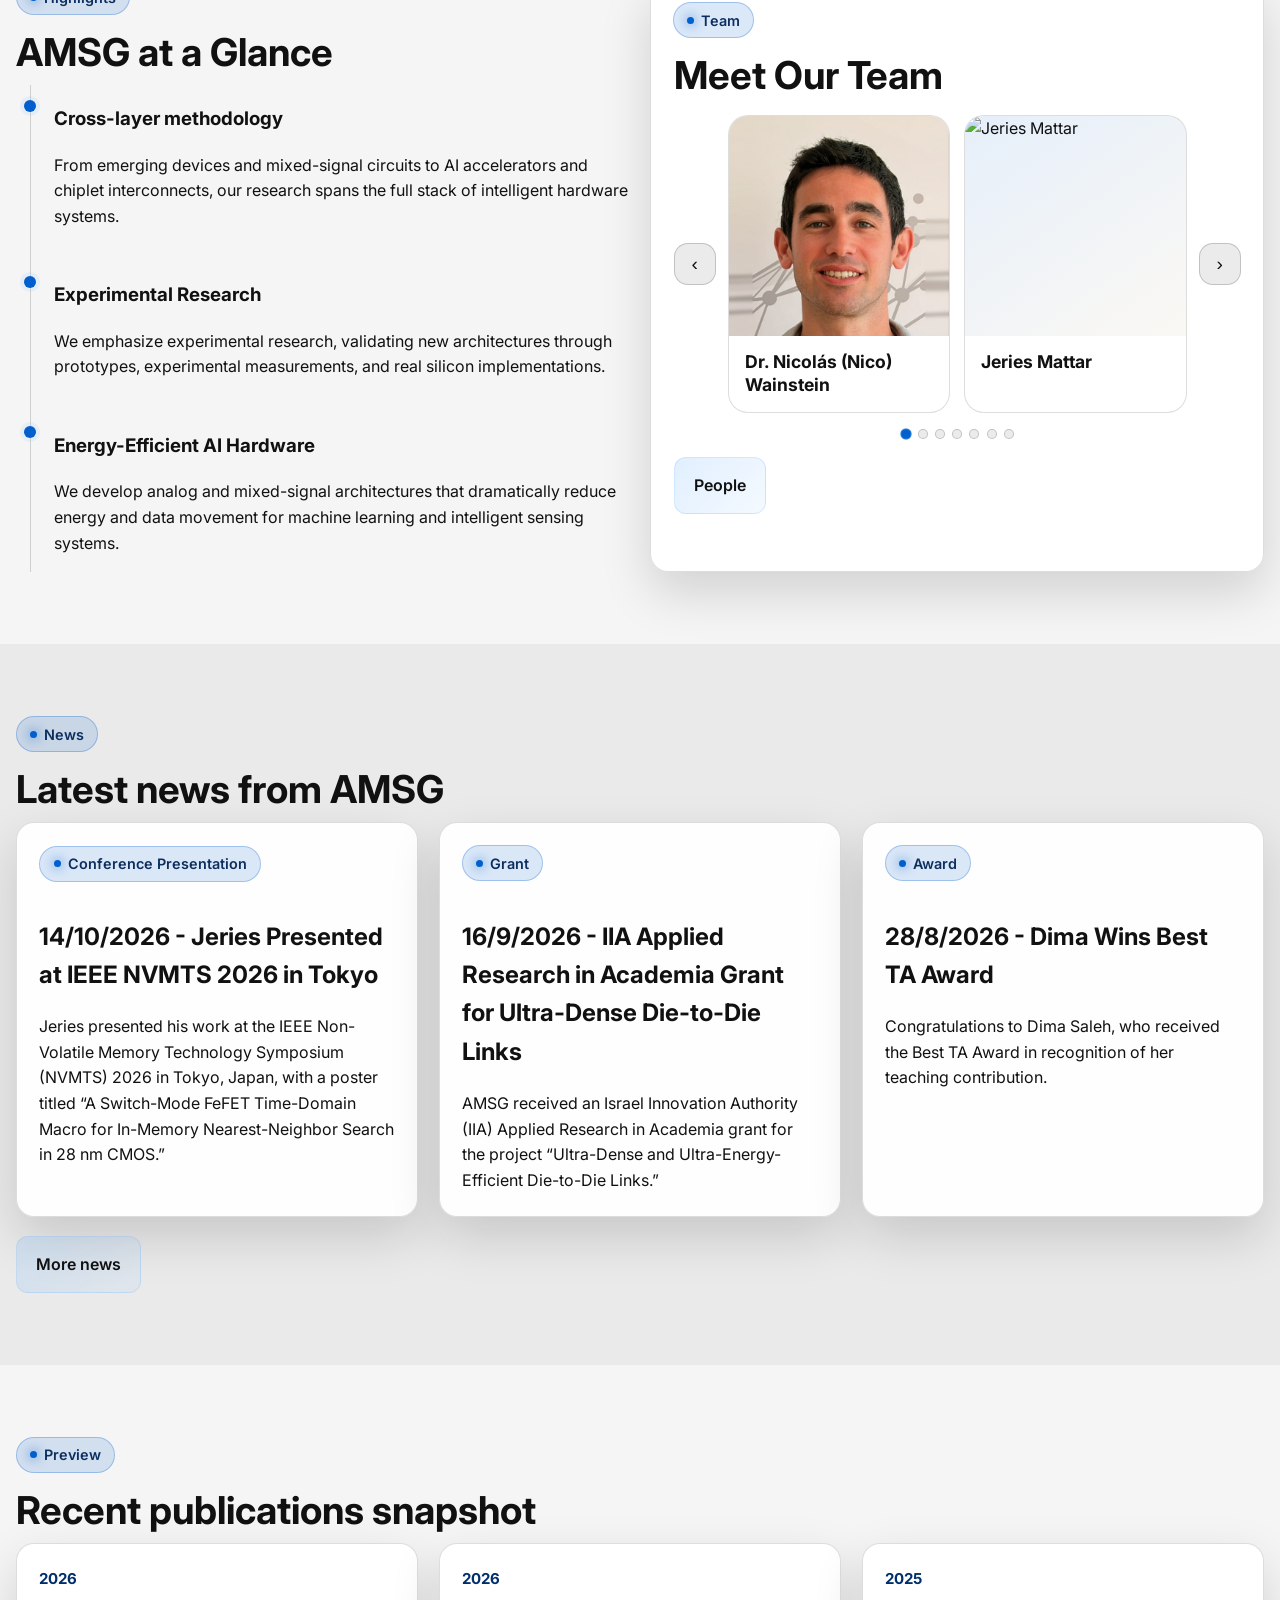
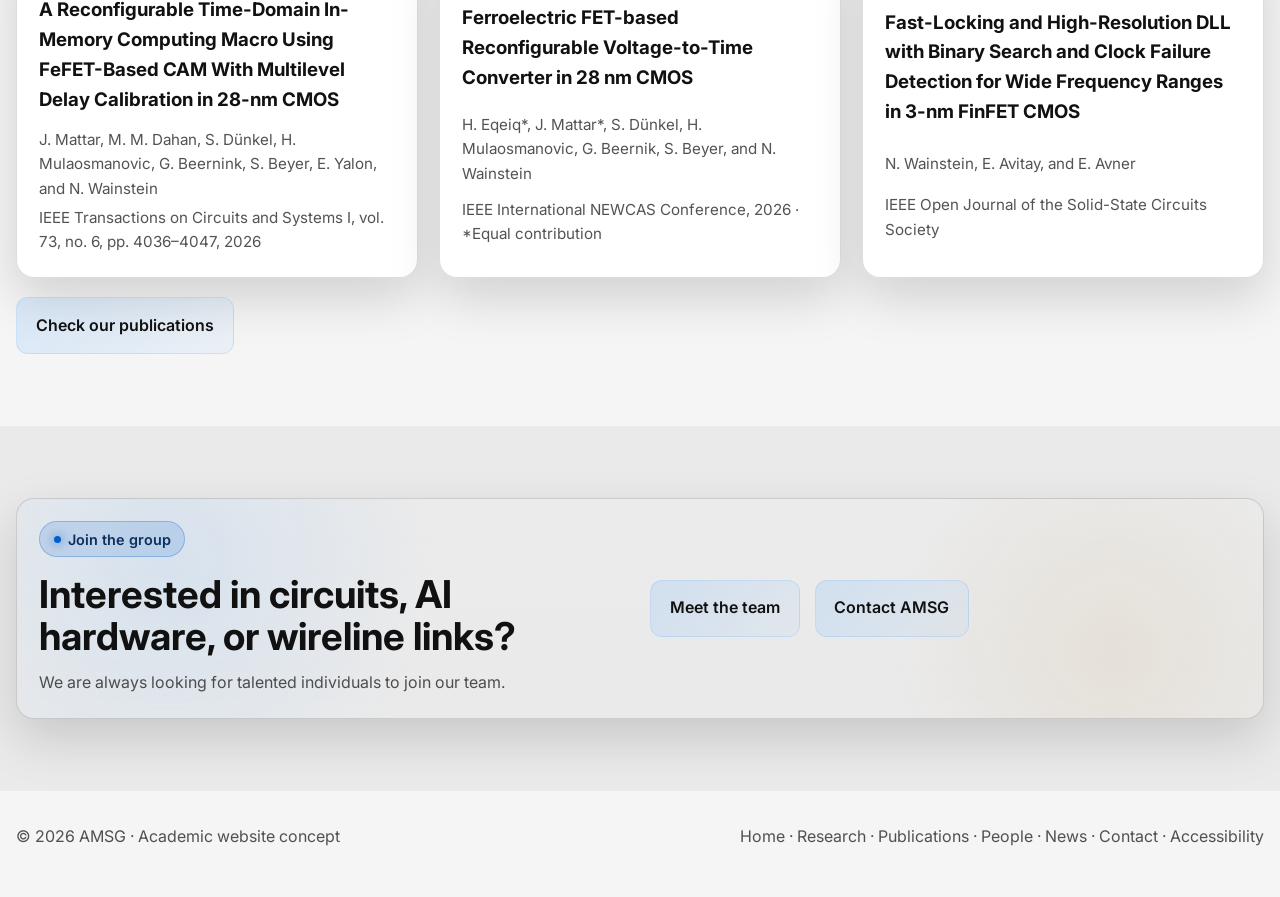
==== commit 81d5bf07: "Use two alternating section tones, and reword the home-page intro Replace the five per-section hue t" ====
--- a/index.html
+++ b/index.html
@@ -74,7 +74,7 @@
           <div class="eyebrow reveal is-visible">About Us</div>
           <!--<h1 class="reveal is-visible">Energy-efficient AI hardware through circuits, memory, and interconnects.</h1>-->
           <h1 class="reveal is-visible">Analog/Mixed-Signal Research Group at the Technion</h1>
-          <p class="reveal is-visible">We design analog/mixed‑signal integrated circuits for the AI era: in‑memory computing, AI hardware accelerators, ultra‑dense die‑to‑die links, data converters and clocking, from room temperature down to a few kelvin. Our work spans architecture, circuits, tape‑out, and silicon validation.</p>
+          <p class="reveal is-visible">We investigate analog/mixed‑signal integrated circuits for the AI era: in‑memory computing, AI hardware accelerators, ultra‑dense die‑to‑die links, data converters and clocking, from room temperature down to a few kelvin. Our work spans architecture, circuits, tape‑out, and silicon validation.</p>
           <div class="hero-actions reveal is-visible">
             <a class="btn btn-primary" href="research.html">Explore research</a>
             <a class="btn btn-primary" href="publications.html">View publications</a>
--- a/assets/css/styles.css
+++ b/assets/css/styles.css
@@ -13,6 +13,7 @@
   --radius: 18px;
   --radius-sm: 12px;
   --max: 1440px;
+  --band: #eaeaea;          /* alternating section band, ~9% below --bg */
   --font-scale: 1;
 }
 
@@ -51,6 +52,7 @@
   --accent-2: #c7a46b;
   --accent-3: #89f0d7;
   --shadow: 0 20px 50px rgba(0,0,0,0.35);
+  --band: #141414;
 }
 body.a11y-high-contrast .site-header {
   background: rgba(7, 16, 27, 0.7);
@@ -147,8 +149,10 @@
 img { max-width: 100%; display: block; }
 
 .container { width: min(calc(100% - 2rem), var(--max)); margin: 0 auto; }
-.section { padding: 5rem 0; position: relative; }
-.section.compact { padding: 3.5rem 0; }
+/* One vertical rhythm: .compact used to be 3.5rem against 5rem, so pages
+   mixed two spacings between bands. */
+.section { padding: 4.5rem 0; position: relative; }
+.section.compact { padding: 4.5rem 0; }
 .section-title { font-size: clamp(1.8rem, 3vw, 2.8rem); line-height: 1.1; margin: 0 0 0.75rem; }
 .section-lead { max-width: 72ch; color: var(--muted); margin: 0 0 2.25rem; }
 .eyebrow {
@@ -877,114 +881,25 @@
 
 .people-card { padding-top: 1.1rem; }
 
-.home-section {
-  position: relative;
-}
-.home-section .container {
-  position: relative;
-  z-index: 1;
-}
-.home-section--vision {
-  background:
-    linear-gradient(180deg, rgba(0,95,204,0.05), rgba(0,95,204,0.02)),
-    rgba(255,255,255,0.2);
-}
-.home-section--highlights {
-  background:
-    linear-gradient(180deg, rgba(137,240,215,0.08), rgba(116,183,255,0.03)),
-    rgba(255,255,255,0.1);
-}
-.home-section--news {
-  background:
-    linear-gradient(180deg, rgba(199,164,107,0.08), rgba(199,164,107,0.03)),
-    rgba(255,255,255,0.14);
-}
-.home-section--publications {
-  background:
-    linear-gradient(180deg, rgba(17,17,17,0.05), rgba(17,17,17,0.015)),
-    rgba(255,255,255,0.08);
-}
-.home-section--cta {
-  background:
-    linear-gradient(180deg, rgba(116,183,255,0.07), rgba(199,164,107,0.03)),
-    rgba(255,255,255,0.12);
-}
-
-body.a11y-high-contrast .home-section--vision {
-  background:
-    linear-gradient(180deg, rgba(116,183,255,0.14), rgba(116,183,255,0.06)),
-    rgba(255,255,255,0.03);
-}
-body.a11y-high-contrast .home-section--highlights {
-  background:
-    linear-gradient(180deg, rgba(137,240,215,0.12), rgba(116,183,255,0.06)),
-    rgba(255,255,255,0.025);
-}
-body.a11y-high-contrast .home-section--news {
-  background:
-    linear-gradient(180deg, rgba(199,164,107,0.16), rgba(199,164,107,0.07)),
-    rgba(255,255,255,0.025);
-}
-body.a11y-high-contrast .home-section--publications {
-  background:
-    linear-gradient(180deg, rgba(255,255,255,0.08), rgba(255,255,255,0.03)),
-    rgba(255,255,255,0.015);
-}
-body.a11y-high-contrast .home-section--cta {
-  background:
-    linear-gradient(180deg, rgba(116,183,255,0.11), rgba(199,164,107,0.06)),
-    rgba(255,255,255,0.02);
-}
-
+.home-section,
 .people-section {
   position: relative;
 }
+.home-section .container,
 .people-section .container {
   position: relative;
   z-index: 1;
 }
-.people-section--pi {
-  background:
-    linear-gradient(180deg, rgba(0,95,204,0.05), rgba(0,95,204,0.02)),
-    rgba(255,255,255,0.22);
-}
-.people-section--staff {
-  background:
-    linear-gradient(180deg, rgba(199,164,107,0.08), rgba(199,164,107,0.03)),
-    rgba(255,255,255,0.1);
-}
-.people-section--students {
-  background:
-    linear-gradient(180deg, rgba(116,183,255,0.07), rgba(137,240,215,0.03)),
-    rgba(255,255,255,0.16);
-}
-.people-section--interns {
-  background:
-    linear-gradient(180deg, rgba(17,17,17,0.05), rgba(17,17,17,0.02)),
-    rgba(255,255,255,0.06);
-}
-
-body.a11y-high-contrast .people-section--pi {
-  background:
-    linear-gradient(180deg, rgba(116,183,255,0.14), rgba(116,183,255,0.06)),
-    rgba(255,255,255,0.03);
-}
-body.a11y-high-contrast .people-section--staff {
-  background:
-    linear-gradient(180deg, rgba(199,164,107,0.16), rgba(199,164,107,0.07)),
-    rgba(255,255,255,0.025);
-}
-body.a11y-high-contrast .people-section--students {
-  background:
-    linear-gradient(180deg, rgba(137,240,215,0.12), rgba(116,183,255,0.06)),
-    rgba(255,255,255,0.03);
-}
-body.a11y-high-contrast .people-section--interns {
-  background:
-    linear-gradient(180deg, rgba(255,255,255,0.08), rgba(255,255,255,0.03)),
-    rgba(255,255,255,0.015);
-}
-
+
+/* Section rhythm.
+   Previously each section carried its own hue (blue, teal, gold, grey,
+   blue+gold). Measured in the gutter those read as 0.6-3.5% luminance
+   steps: too weak to separate the sections, too varied to form a rhythm,
+   and two of them were indistinguishable from each other. One banding
+   tone, alternating strictly, gives a ~9% step at every boundary. */
+main > section:nth-of-type(even) {
+  background: var(--band);
+}
 .people-card[data-person-id] { cursor: pointer; }
 .avatar {
   width: 96px; height: 96px; border-radius: 20px;
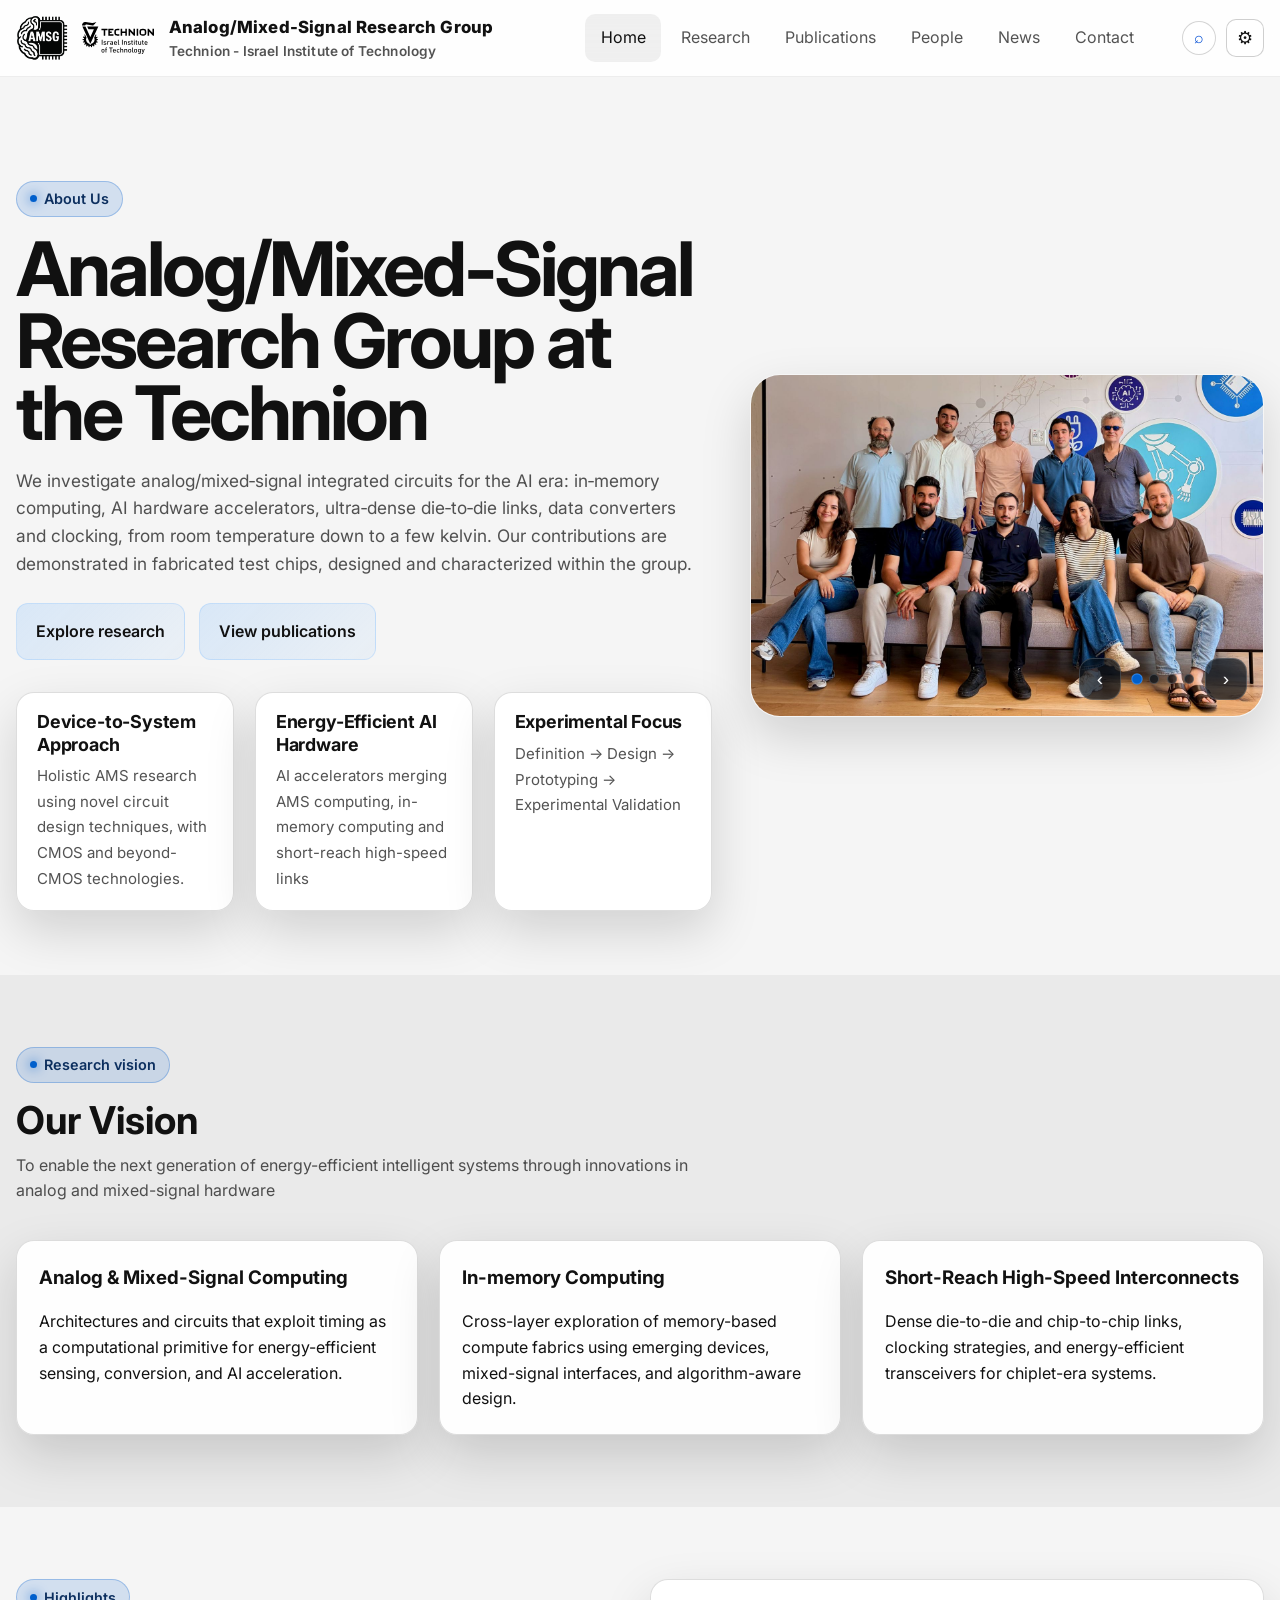
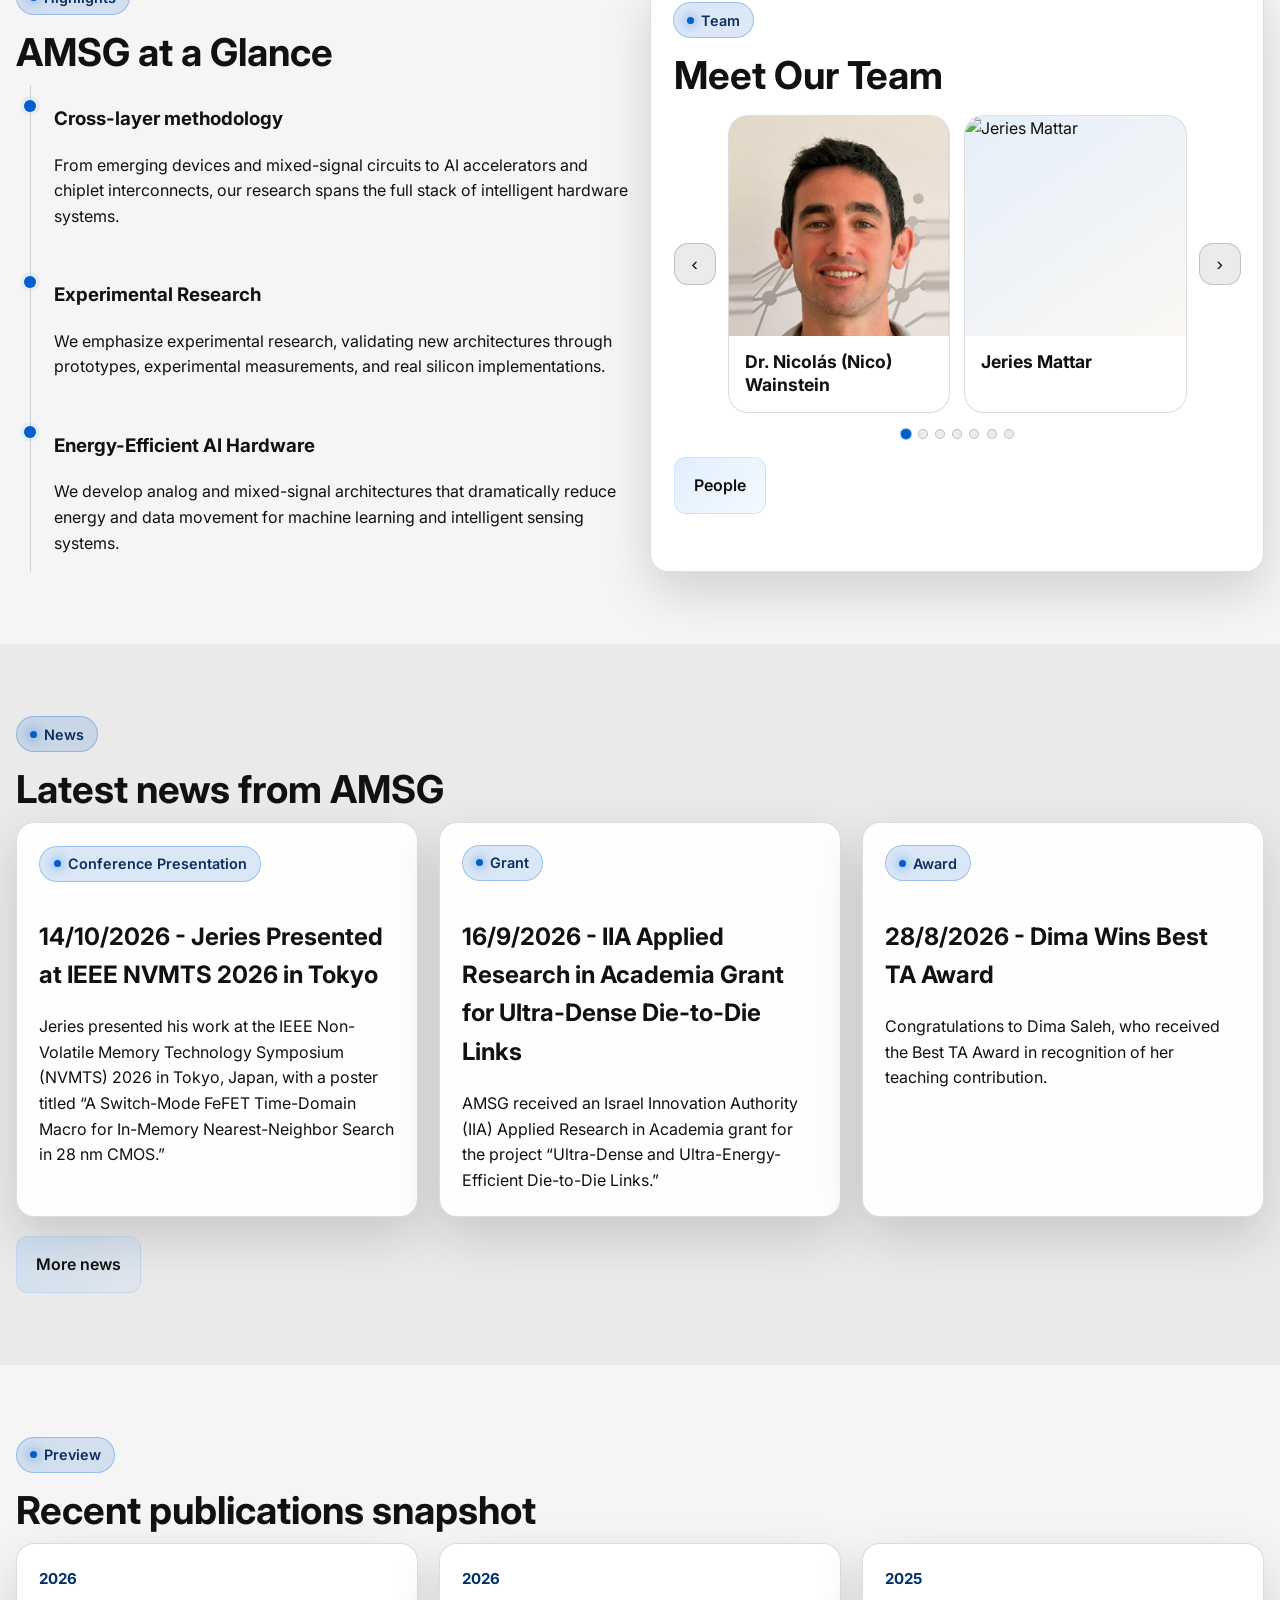
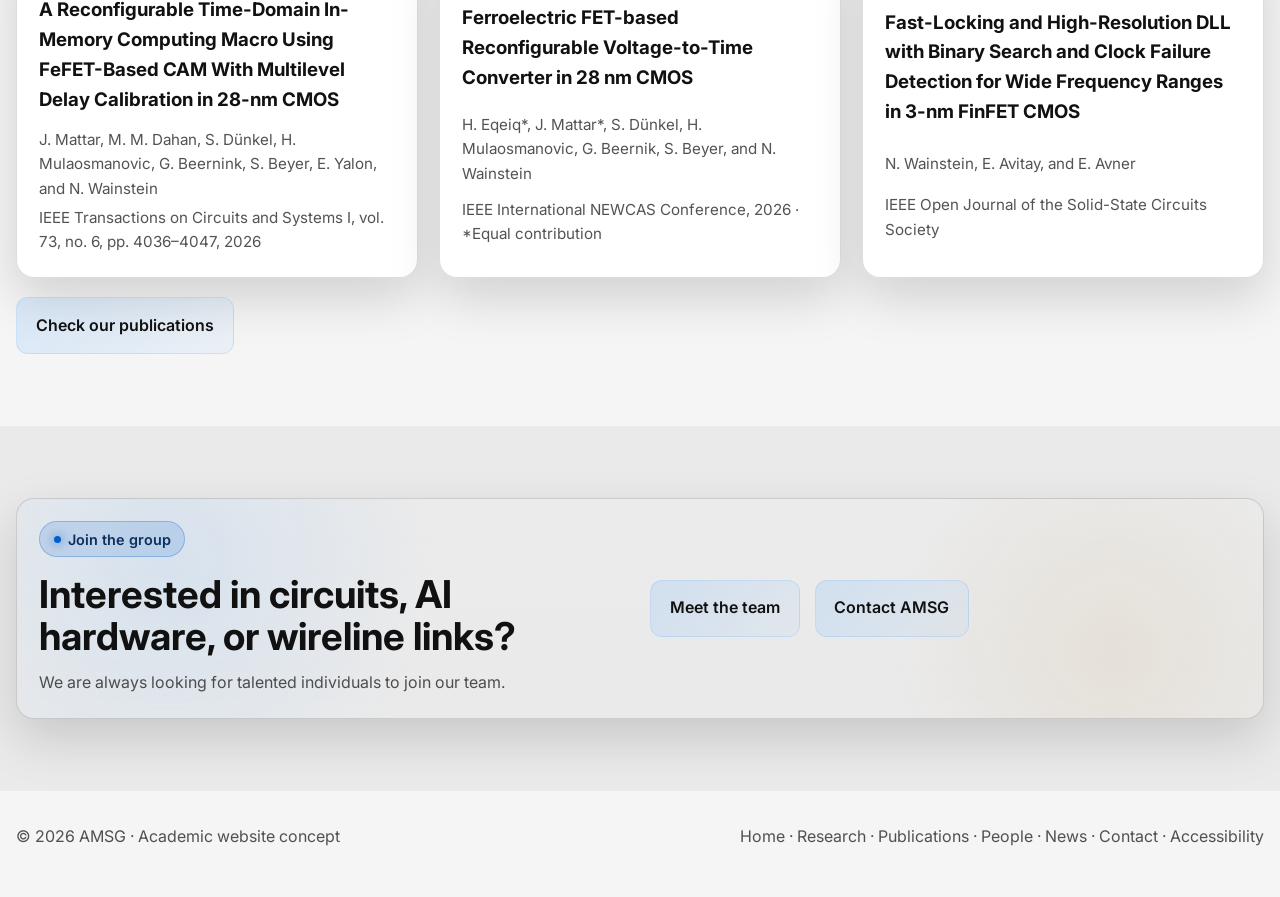
==== commit 02f330a4: "Describe the group's experimental work rather than its workflow "Our work spans architecture, circui" ====
--- a/index.html
+++ b/index.html
@@ -74,13 +74,13 @@
           <div class="eyebrow reveal is-visible">About Us</div>
           <!--<h1 class="reveal is-visible">Energy-efficient AI hardware through circuits, memory, and interconnects.</h1>-->
           <h1 class="reveal is-visible">Analog/Mixed-Signal Research Group at the Technion</h1>
-          <p class="reveal is-visible">We investigate analog/mixed‑signal integrated circuits for the AI era: in‑memory computing, AI hardware accelerators, ultra‑dense die‑to‑die links, data converters and clocking, from room temperature down to a few kelvin. Our work spans architecture, circuits, tape‑out, and silicon validation.</p>
+          <p class="reveal is-visible">We investigate analog/mixed‑signal integrated circuits for the AI era: in‑memory computing, AI hardware accelerators, ultra‑dense die‑to‑die links, data converters and clocking, from room temperature down to a few kelvin. Our contributions are demonstrated in fabricated test chips, designed and characterized within the group.</p>
           <div class="hero-actions reveal is-visible">
             <a class="btn btn-primary" href="research.html">Explore research</a>
             <a class="btn btn-primary" href="publications.html">View publications</a>
           </div>
           <div class="grid grid-3 kpis">
-            <div class="card kpi reveal delay-1"><strong>Device-to-System Approach</strong><span>Holistic AMS research using novel circuit desgin techniques, with CMOS and beyond-CMOS technologies.</span></div>
+            <div class="card kpi reveal delay-1"><strong>Device-to-System Approach</strong><span>Holistic AMS research using novel circuit design techniques, with CMOS and beyond-CMOS technologies.</span></div>
             <div class="card kpi reveal delay-2"><strong>Energy-Efficient AI Hardware</strong><span> AI accelerators merging AMS computing, in-memory computing and short-reach high-speed links</span></div>
             <div class="card kpi reveal delay-3"><strong>Experimental Focus</strong><span>Definition → Design → Prototyping → Experimental Validation</span></div>
           </div>
